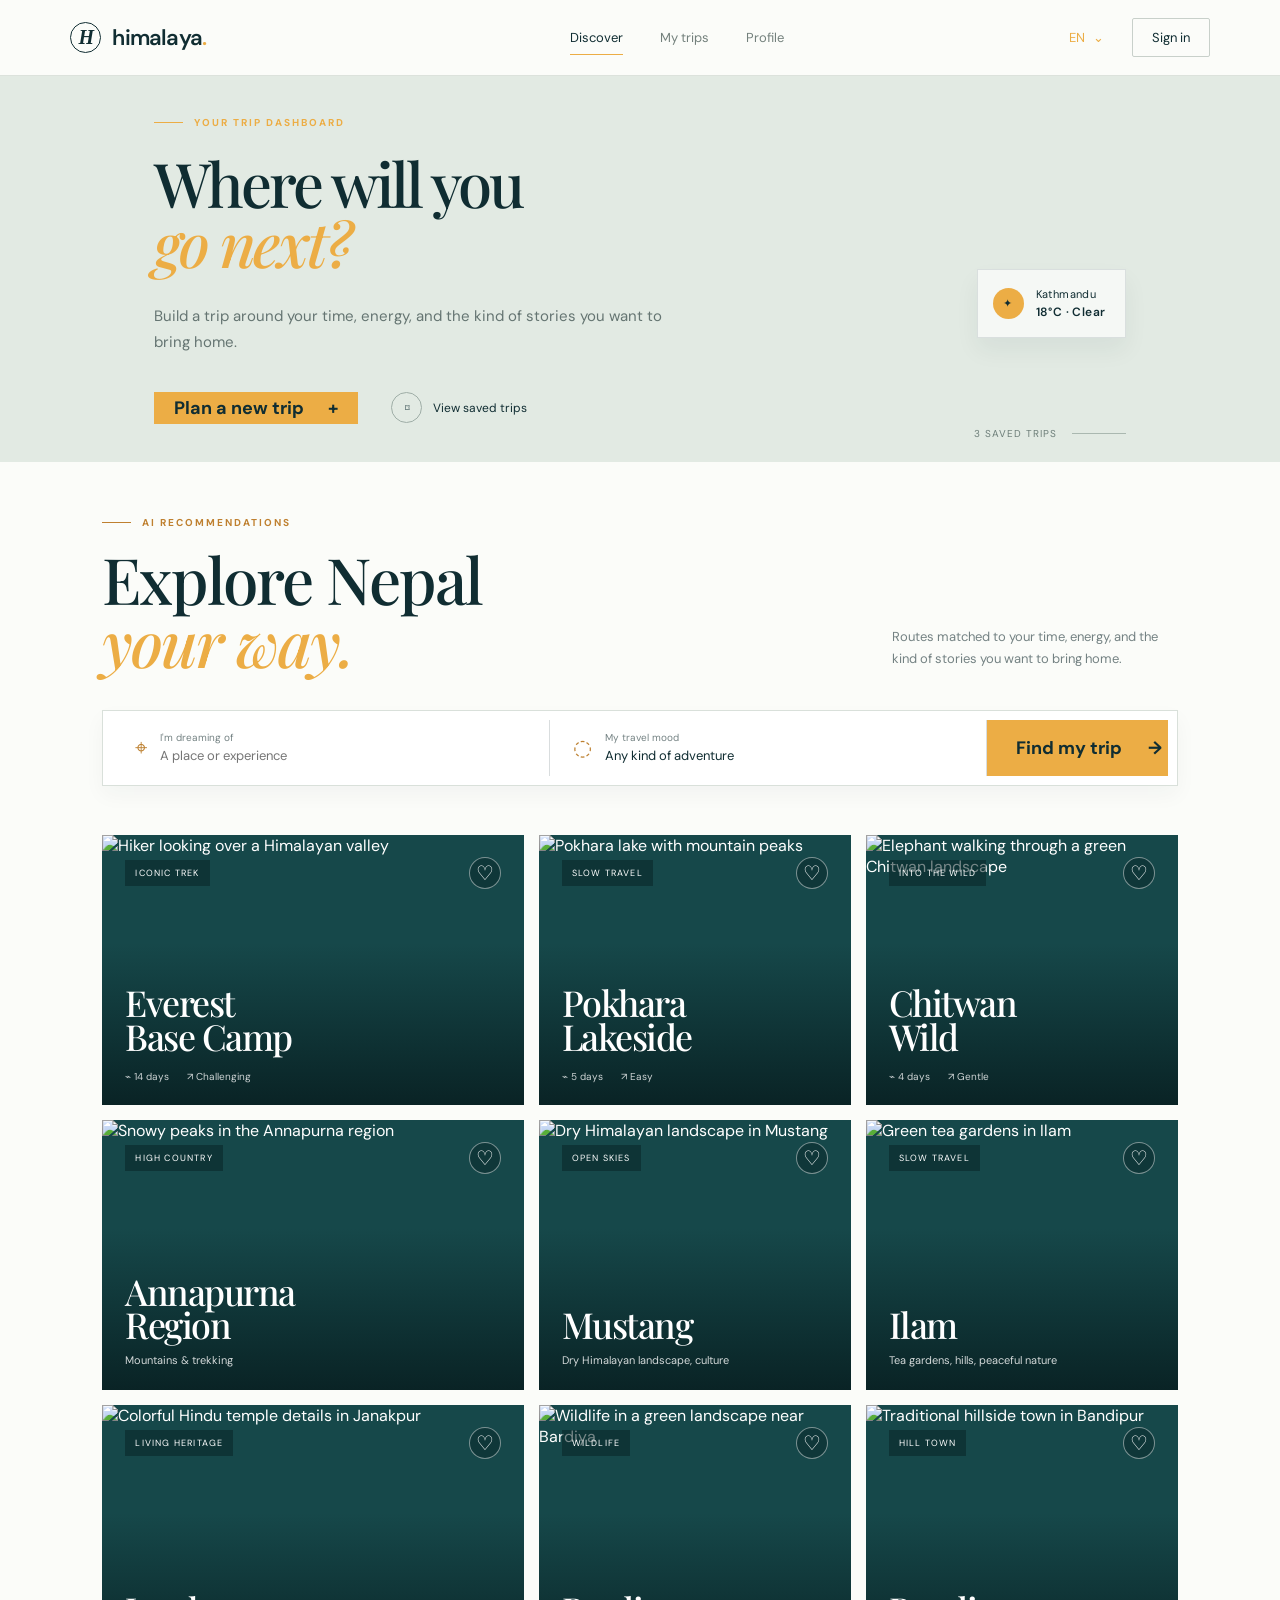
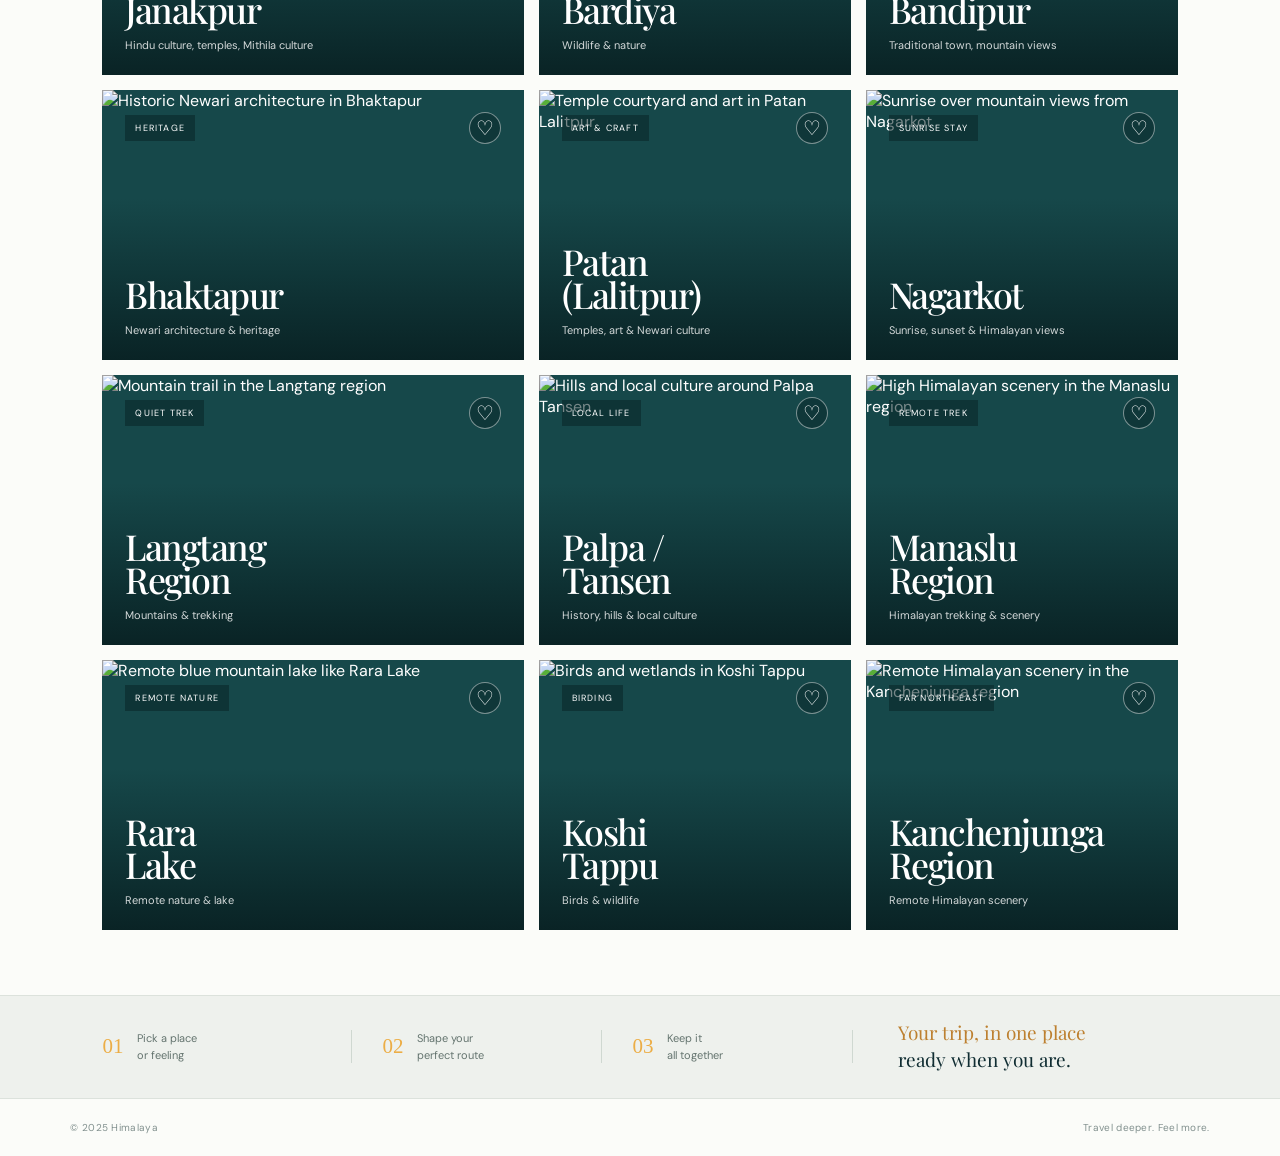
==== nepal-trip-ai/index.html @ 5897e6ba "Expand Nepal destination discovery" ====
<!DOCTYPE html>
<html lang="en">
<head>
  <meta charset="UTF-8" />
  <meta name="viewport" content="width=device-width, initial-scale=1.0" />
  <meta name="description" content="Himalaya is your intelligent guide to unforgettable trips in Nepal." />
  <title>Himalaya | Find your Nepal</title>
  <link rel="preconnect" href="https://fonts.googleapis.com" />
  <link rel="preconnect" href="https://fonts.gstatic.com" crossorigin />
  <link href="https://fonts.googleapis.com/css2?family=DM+Sans:wght@400;500;600;700&family=Noto+Sans+JP:wght@400;500;700&family=Noto+Sans+KR:wght@400;500;700&family=Noto+Sans+SC:wght@400;500;700&family=Playfair+Display:wght@500;600;700&display=swap" rel="stylesheet" />
  <link rel="stylesheet" href="styles.css" />
</head>
<body>
  <header class="site-header">
    <a class="brand" href="#top" aria-label="Himalaya home">
      <span class="brand-mark">H</span>
      <span>himalaya<span class="brand-dot">.</span></span>
    </a>
    <nav class="main-nav" id="main-nav" aria-label="Main navigation" data-i18n-aria="mainNavLabel">
      <a class="active" href="#explore" data-i18n="explore">Explore</a>
      <a href="#how-it-works" data-i18n="howItWorks">How it works</a>
      <a href="#stories" data-i18n="stories">Stories</a>
    </nav>
    <div class="header-actions">
      <div class="language-picker">
        <button class="language-button" id="language-button" type="button" aria-label="Select language" aria-haspopup="true" aria-expanded="false"><span id="current-language">EN</span> <span>⌄</span></button>
        <div class="language-menu" id="language-menu" role="menu">
          <button type="button" role="menuitem" data-language="en">English</button>
          <button type="button" role="menuitem" data-language="ja">日本語</button>
          <button type="button" role="menuitem" data-language="zh">中文</button>
          <button type="button" role="menuitem" data-language="ko">한국어</button>
        </div>
      </div>
      <button class="sign-in" type="button" data-i18n="signIn">Sign in</button>
      <button class="menu-toggle" type="button" aria-label="Open menu" data-i18n-aria="openMenu" aria-expanded="false">☰</button>
    </div>
  </header>

  <main id="top">
    <section class="hero app-dashboard" aria-labelledby="hero-title">
      <div class="hero-content">
        <p class="eyebrow"><span class="eyebrow-line"></span> <span data-i18n="heroEyebrow">Your trip dashboard</span></p>
        <h1 id="hero-title" data-i18n-html="heroTitle">Where will you<br /><em>go next?</em></h1>
        <p class="hero-copy" data-i18n="heroCopy">From quiet mountain villages to wild jungle trails, discover a journey shaped around the way you want to travel.</p>
        <div class="hero-buttons">
          <a class="primary-button" href="#explore"><span data-i18n="startExploring">Plan a new trip</span> <span>+</span></a>
          <button class="play-button" type="button" aria-label="View saved trips" data-i18n-aria="watchStory"><span class="play-icon">⌑</span> <span data-i18n="seeStory">View saved trips</span></button>
        </div>
      </div>
      <div class="hero-note">
        <span class="hero-note-icon">✦</span>
        <span data-i18n-html="heroNote">Kathmandu<br /><strong>18°C · Clear</strong></span>
      </div>
      <div class="scroll-hint"><span data-i18n="scrollToExplore">3 saved trips</span><span class="scroll-line"></span></div>
    </section>

    <section class="explore-section" id="explore" aria-labelledby="explore-title">
      <div class="section-heading">
        <div>
          <p class="eyebrow dark-eyebrow"><span class="eyebrow-line"></span> <span data-i18n="curatedForYou">AI recommendations</span></p>
          <h2 id="explore-title" data-i18n-html="exploreTitle">Explore Nepal<br /><em>your way.</em></h2>
        </div>
        <p class="section-intro" data-i18n="sectionIntro">Routes matched to your time, energy, and the kind of stories you want to bring home.</p>
      </div>

      <form class="trip-search" id="trip-search">
        <label class="search-field destination-field">
          <span class="field-icon">⌖</span>
          <span><small data-i18n="dreamingOf">I'm dreaming of</small><input id="destination-input" type="text" data-i18n-placeholder="destinationPlaceholder" placeholder="A place or experience" autocomplete="off" /></span>
        </label>
        <label class="search-field">
          <span class="field-icon">◌</span>
          <span><small data-i18n="travelMood">My travel mood</small><select id="mood-select"><option value="all" data-i18n="moodAll">Any kind of adventure</option><option value="mountains" data-i18n="moodMountains">Mountain air</option><option value="culture" data-i18n="moodCulture">Culture & calm</option><option value="wild" data-i18n="moodWild">Wild escapes</option></select></span>
        </label>
        <button class="search-button" type="submit"><span data-i18n="findMyTrip">Find my trip</span> <span>→</span></button>
      </form>
      <p class="search-result" id="search-result" aria-live="polite"></p>

      <div class="destination-grid" id="destination-grid">
        <article class="destination-card featured-card" data-name="everest base camp" data-mood="mountains">
          <img src="https://images.unsplash.com/photo-1544735716-392fe2489ffa?auto=format&fit=crop&w=1200&q=85" alt="Hiker looking over a Himalayan valley" />
          <div class="card-overlay"></div>
          <div class="card-content">
            <div class="card-topline"><span class="card-tag" data-i18n="iconicTrek">Iconic trek</span><button class="save-button" type="button" aria-label="Save Everest Base Camp" data-i18n-aria="saveEverest">♡</button></div>
            <h3>Everest<br />Base Camp</h3>
            <div class="card-meta"><span data-i18n="everestDays">⌁ 14 days</span><span data-i18n="challenging">↗ Challenging</span></div>
          </div>
        </article>
        <article class="destination-card" data-name="pokhara lakeside" data-mood="culture">
          <img src="https://images.unsplash.com/photo-1500534623283-312aade485b7?auto=format&fit=crop&w=900&q=85" alt="Pokhara lake with mountain peaks" />
          <div class="card-overlay"></div>
          <div class="card-content">
            <div class="card-topline"><span class="card-tag" data-i18n="slowTravel">Slow travel</span><button class="save-button" type="button" aria-label="Save Pokhara" data-i18n-aria="savePokhara">♡</button></div>
            <h3>Pokhara<br />Lakeside</h3>
            <div class="card-meta"><span data-i18n="pokharaDays">⌁ 5 days</span><span data-i18n="easy">↗ Easy</span></div>
          </div>
        </article>
        <article class="destination-card" data-name="chitwan wild" data-mood="wild">
          <img src="https://images.unsplash.com/photo-1535338454770-8be927b5a00b?auto=format&fit=crop&w=900&q=85" alt="Elephant walking through a green Chitwan landscape" />
          <div class="card-overlay"></div>
          <div class="card-content">
            <div class="card-topline"><span class="card-tag" data-i18n="intoTheWild">Into the wild</span><button class="save-button" type="button" aria-label="Save Chitwan" data-i18n-aria="saveChitwan">♡</button></div>
            <h3>Chitwan<br />Wild</h3>
            <div class="card-meta"><span data-i18n="chitwanDays">⌁ 4 days</span><span data-i18n="gentle">↗ Gentle</span></div>
          </div>
        </article>
        <article class="destination-card" data-name="annapurna region" data-mood="mountains">
          <img src="https://images.unsplash.com/photo-1544735716-392fe2489ffa?auto=format&fit=crop&w=900&q=85" alt="Snowy peaks in the Annapurna region" />
          <div class="card-overlay"></div>
          <div class="card-content">
            <div class="card-topline"><span class="card-tag">High country</span><button class="save-button" type="button" aria-label="Save Annapurna Region">♡</button></div>
            <h3>Annapurna<br />Region</h3>
            <p class="card-description">Mountains &amp; trekking</p>
          </div>
        </article>
        <article class="destination-card" data-name="mustang" data-mood="mountains">
          <img src="https://images.unsplash.com/photo-1464822759023-fed622ff2c3b?auto=format&fit=crop&w=900&q=85" alt="Dry Himalayan landscape in Mustang" />
          <div class="card-overlay"></div>
          <div class="card-content">
            <div class="card-topline"><span class="card-tag">Open skies</span><button class="save-button" type="button" aria-label="Save Mustang">♡</button></div>
            <h3>Mustang</h3>
            <p class="card-description">Dry Himalayan landscape, culture</p>
          </div>
        </article>
        <article class="destination-card" data-name="ilam" data-mood="culture">
          <img src="https://images.unsplash.com/photo-1594631252845-29fc4cc8cde9?auto=format&fit=crop&w=900&q=85" alt="Green tea gardens in Ilam" />
          <div class="card-overlay"></div>
          <div class="card-content">
            <div class="card-topline"><span class="card-tag">Slow travel</span><button class="save-button" type="button" aria-label="Save Ilam">♡</button></div>
            <h3>Ilam</h3>
            <p class="card-description">Tea gardens, hills, peaceful nature</p>
          </div>
        </article>
        <article class="destination-card" data-name="janakpur" data-mood="culture">
          <img src="https://images.unsplash.com/photo-1548013146-72479768bada?auto=format&fit=crop&w=900&q=85" alt="Colorful Hindu temple details in Janakpur" />
          <div class="card-overlay"></div>
          <div class="card-content">
            <div class="card-topline"><span class="card-tag">Living heritage</span><button class="save-button" type="button" aria-label="Save Janakpur">♡</button></div>
            <h3>Janakpur</h3>
            <p class="card-description">Hindu culture, temples, Mithila culture</p>
          </div>
        </article>
        <article class="destination-card" data-name="bardiya" data-mood="wild">
          <img src="https://images.unsplash.com/photo-1535338454770-8be927b5a00b?auto=format&fit=crop&w=900&q=85" alt="Wildlife in a green landscape near Bardiya" />
          <div class="card-overlay"></div>
          <div class="card-content">
            <div class="card-topline"><span class="card-tag">Wildlife</span><button class="save-button" type="button" aria-label="Save Bardiya">♡</button></div>
            <h3>Bardiya</h3>
            <p class="card-description">Wildlife &amp; nature</p>
          </div>
        </article>
        <article class="destination-card" data-name="bandipur" data-mood="culture">
          <img src="https://images.unsplash.com/photo-1516026672322-bc52d61a55d5?auto=format&fit=crop&w=900&q=85" alt="Traditional hillside town in Bandipur" />
          <div class="card-overlay"></div>
          <div class="card-content">
            <div class="card-topline"><span class="card-tag">Hill town</span><button class="save-button" type="button" aria-label="Save Bandipur">♡</button></div>
            <h3>Bandipur</h3>
            <p class="card-description">Traditional town, mountain views</p>
          </div>
        </article>
        <article class="destination-card" data-name="bhaktapur" data-mood="culture">
          <img src="https://images.unsplash.com/photo-1548013146-72479768bada?auto=format&fit=crop&w=900&q=85" alt="Historic Newari architecture in Bhaktapur" />
          <div class="card-overlay"></div>
          <div class="card-content">
            <div class="card-topline"><span class="card-tag">Heritage</span><button class="save-button" type="button" aria-label="Save Bhaktapur">♡</button></div>
            <h3>Bhaktapur</h3>
            <p class="card-description">Newari architecture &amp; heritage</p>
          </div>
        </article>
        <article class="destination-card" data-name="patan lalitpur" data-mood="culture">
          <img src="https://images.unsplash.com/photo-1564507592333-c60657eea523?auto=format&fit=crop&w=900&q=85" alt="Temple courtyard and art in Patan Lalitpur" />
          <div class="card-overlay"></div>
          <div class="card-content">
            <div class="card-topline"><span class="card-tag">Art &amp; craft</span><button class="save-button" type="button" aria-label="Save Patan Lalitpur">♡</button></div>
            <h3>Patan<br />(Lalitpur)</h3>
            <p class="card-description">Temples, art &amp; Newari culture</p>
          </div>
        </article>
        <article class="destination-card" data-name="nagarkot" data-mood="mountains">
          <img src="https://images.unsplash.com/photo-1500534623283-312aade485b7?auto=format&fit=crop&w=900&q=85" alt="Sunrise over mountain views from Nagarkot" />
          <div class="card-overlay"></div>
          <div class="card-content">
            <div class="card-topline"><span class="card-tag">Sunrise stay</span><button class="save-button" type="button" aria-label="Save Nagarkot">♡</button></div>
            <h3>Nagarkot</h3>
            <p class="card-description">Sunrise, sunset &amp; Himalayan views</p>
          </div>
        </article>
        <article class="destination-card" data-name="langtang region" data-mood="mountains">
          <img src="https://images.unsplash.com/photo-1519681393784-d120267933ba?auto=format&fit=crop&w=900&q=85" alt="Mountain trail in the Langtang region" />
          <div class="card-overlay"></div>
          <div class="card-content">
            <div class="card-topline"><span class="card-tag">Quiet trek</span><button class="save-button" type="button" aria-label="Save Langtang Region">♡</button></div>
            <h3>Langtang<br />Region</h3>
            <p class="card-description">Mountains &amp; trekking</p>
          </div>
        </article>
        <article class="destination-card" data-name="palpa tansen" data-mood="culture">
          <img src="https://images.unsplash.com/photo-1530789253388-582c481c54b0?auto=format&fit=crop&w=900&q=85" alt="Hills and local culture around Palpa Tansen" />
          <div class="card-overlay"></div>
          <div class="card-content">
            <div class="card-topline"><span class="card-tag">Local life</span><button class="save-button" type="button" aria-label="Save Palpa Tansen">♡</button></div>
            <h3>Palpa /<br />Tansen</h3>
            <p class="card-description">History, hills &amp; local culture</p>
          </div>
        </article>
        <article class="destination-card" data-name="manaslu region" data-mood="mountains">
          <img src="https://images.unsplash.com/photo-1464278533981-50106e6176b1?auto=format&fit=crop&w=900&q=85" alt="High Himalayan scenery in the Manaslu region" />
          <div class="card-overlay"></div>
          <div class="card-content">
            <div class="card-topline"><span class="card-tag">Remote trek</span><button class="save-button" type="button" aria-label="Save Manaslu Region">♡</button></div>
            <h3>Manaslu<br />Region</h3>
            <p class="card-description">Himalayan trekking &amp; scenery</p>
          </div>
        </article>
        <article class="destination-card" data-name="rara lake" data-mood="wild">
          <img src="https://images.unsplash.com/photo-1501785888041-af3ef285b470?auto=format&fit=crop&w=900&q=85" alt="Remote blue mountain lake like Rara Lake" />
          <div class="card-overlay"></div>
          <div class="card-content">
            <div class="card-topline"><span class="card-tag">Remote nature</span><button class="save-button" type="button" aria-label="Save Rara Lake">♡</button></div>
            <h3>Rara<br />Lake</h3>
            <p class="card-description">Remote nature &amp; lake</p>
          </div>
        </article>
        <article class="destination-card" data-name="koshi tappu" data-mood="wild">
          <img src="https://images.unsplash.com/photo-1473445361085-b9a07f55608b?auto=format&fit=crop&w=900&q=85" alt="Birds and wetlands in Koshi Tappu" />
          <div class="card-overlay"></div>
          <div class="card-content">
            <div class="card-topline"><span class="card-tag">Birding</span><button class="save-button" type="button" aria-label="Save Koshi Tappu">♡</button></div>
            <h3>Koshi<br />Tappu</h3>
            <p class="card-description">Birds &amp; wildlife</p>
          </div>
        </article>
        <article class="destination-card" data-name="kanchenjunga region" data-mood="mountains">
          <img src="https://images.unsplash.com/photo-1486911278844-a81c5267e227?auto=format&fit=crop&w=900&q=85" alt="Remote Himalayan scenery in the Kanchenjunga region" />
          <div class="card-overlay"></div>
          <div class="card-content">
            <div class="card-topline"><span class="card-tag">Far north east</span><button class="save-button" type="button" aria-label="Save Kanchenjunga Region">♡</button></div>
            <h3>Kanchenjunga<br />Region</h3>
            <p class="card-description">Remote Himalayan scenery</p>
          </div>
        </article>
      </div>
      <div class="empty-state" id="empty-state" hidden data-i18n="emptyState">No journeys found yet. Try “mountain”, “Pokhara”, or choose another mood.</div>
    </section>

    <section class="trust-strip" id="how-it-works">
      <div><strong>01</strong><span data-i18n-html="stepOne">Pick a place<br />or feeling</span></div>
      <div><strong>02</strong><span data-i18n-html="stepTwo">Shape your<br />perfect route</span></div>
      <div><strong>03</strong><span data-i18n-html="stepThree">Keep it<br />all together</span></div>
      <p data-i18n-html="trustMessage">Your trip, in one place<br /><span>ready when you are.</span></p>
    </section>
  </main>
  <footer id="stories"><span>© 2025 Himalaya</span><span data-i18n="footerTagline">Travel deeper. Feel more.</span></footer>
  <script src="app.js"></script>
</body>
</html>
---- nepal-trip-ai/styles.css ----
@import url('https://fonts.googleapis.com/css2?family=DM+Sans:wght@400;500;600;700&family=Playfair+Display:wght@500;600;700&display=swap');

:root { --ink: #102d32; --forest: #16484a; --cream: #f5f1e8; --paper: #fbfaf6; --saffron: #ecad45; --muted: #748283; --line: rgba(16, 45, 50, .16); }
* { box-sizing: border-box; }
html { scroll-behavior: smooth; }
body { margin: 0; color: var(--ink); background: var(--paper); font-family: 'DM Sans', sans-serif; }
a { color: inherit; text-decoration: none; }
button, input, select { font: inherit; }
button { border: 0; cursor: pointer; }
.site-header { position: absolute; z-index: 5; top: 0; left: 0; width: 100%; display: flex; align-items: center; justify-content: space-between; padding: 26px 5.5vw; color: white; }
.brand { display: flex; align-items: center; gap: 11px; font-size: 22px; font-weight: 600; letter-spacing: -.8px; }
.brand-mark { display: grid; width: 31px; height: 31px; place-items: center; border: 1px solid rgba(255,255,255,.75); border-radius: 50%; font-family: Georgia, serif; font-size: 20px; font-style: italic; }
.brand-dot { color: var(--saffron); }
.main-nav { display: flex; gap: 37px; margin-left: 11%; font-size: 13px; color: rgba(255,255,255,.72); }
.main-nav a { padding: 8px 0; border-bottom: 1px solid transparent; transition: color .2s, border-color .2s; }
.main-nav a:hover, .main-nav a.active { color: white; border-color: var(--saffron); }
.header-actions { display: flex; align-items: center; gap: 22px; font-size: 13px; }
.language-picker { position: relative; }
.language-button, .sign-in { color: white; background: transparent; }
.language-button span { color: var(--saffron); padding-left: 5px; }
.language-menu { position: absolute; top: calc(100% + 12px); right: 0; display: none; min-width: 132px; padding: 7px; border: 1px solid rgba(255,255,255,.18); background: var(--ink); box-shadow: 0 12px 24px rgba(0,0,0,.18); }
.language-menu.open { display: grid; }
.language-menu button { padding: 9px 10px; color: rgba(255,255,255,.78); background: transparent; text-align: left; font-size: 12px; }
.language-menu button:hover, .language-menu button.active { color: var(--ink); background: var(--saffron); }
.sign-in { border: 1px solid rgba(255,255,255,.5); padding: 10px 19px; border-radius: 2px; transition: background .2s; }
.sign-in:hover { background: rgba(255,255,255,.14); }
.menu-toggle { display: none; color: white; background: transparent; font-size: 22px; }
.hero { position: relative; min-height: 700px; height: 88vh; max-height: 820px; display: flex; align-items: center; padding: 125px 12vw 75px; color: white; overflow: hidden; background: linear-gradient(90deg, rgba(6, 29, 30, .86) 0%, rgba(11, 41, 42, .58) 40%, rgba(11, 37, 39, .2) 100%), url('https://images.unsplash.com/photo-1544735716-392fe2489ffa?auto=format&fit=crop&w=2200&q=90') center 58% / cover; }
.hero::after { position: absolute; content: ''; inset: 0; background: linear-gradient(0deg, rgba(6, 27, 28, .35), transparent 35%); pointer-events: none; }
.hero-content { position: relative; z-index: 1; max-width: 610px; animation: arrive .8s ease-out both; }
.eyebrow { display: flex; align-items: center; gap: 11px; margin: 0 0 24px; color: var(--saffron); text-transform: uppercase; font-size: 10px; font-weight: 700; letter-spacing: 2px; }
.eyebrow-line { display: inline-block; width: 29px; height: 1px; background: currentColor; }
.hero h1 { margin: 0; font-family: 'Playfair Display', Georgia, serif; font-size: clamp(4rem, 7vw, 7rem); font-weight: 500; line-height: .98; letter-spacing: -4px; }
.hero h1 em, h2 em { color: var(--saffron); font-weight: 500; }
.hero-copy { max-width: 395px; margin: 31px 0 36px; color: rgba(255,255,255,.78); font-size: 15px; line-height: 1.7; }
.hero-buttons { display: flex; align-items: center; gap: 27px; }
.primary-button { display: inline-flex; align-items: center; gap: 24px; padding: 16px 20px; color: var(--ink); background: var(--saffron); font-size: 12px; font-weight: 700; transition: transform .2s, background .2s; }
.primary-button:hover { background: #f5c269; transform: translateY(-2px); }
.primary-button span { font-size: 18px; line-height: 0; }
.play-button { display: flex; align-items: center; gap: 11px; color: white; background: none; font-size: 12px; }
.play-icon { display: grid; width: 31px; height: 31px; place-items: center; padding-left: 2px; border: 1px solid rgba(255,255,255,.65); border-radius: 50%; font-size: 9px; }
.hero-note { position: absolute; z-index: 1; right: 6vw; top: 42%; display: flex; align-items: center; gap: 12px; color: rgba(255,255,255,.82); font-size: 11px; line-height: 1.5; letter-spacing: .4px; }
.hero-note-icon { display: grid; width: 31px; height: 31px; place-items: center; color: var(--saffron); border: 1px solid rgba(236,173,69,.7); border-radius: 50%; }
.scroll-hint { position: absolute; z-index: 1; bottom: 35px; left: 5.5vw; display: flex; align-items: center; gap: 15px; color: rgba(255,255,255,.65); font-size: 10px; letter-spacing: 1px; text-transform: uppercase; }
.scroll-line { width: 54px; height: 1px; background: rgba(255,255,255,.6); }
.explore-section { max-width: 1300px; margin: 0 auto; padding: 105px 5vw 110px; }
.section-heading { display: flex; align-items: end; justify-content: space-between; margin-bottom: 43px; }
.dark-eyebrow { color: #bf8030; margin-bottom: 19px; }
h2 { margin: 0; font-family: 'Playfair Display', Georgia, serif; font-size: clamp(2.8rem, 5vw, 4.4rem); font-weight: 500; line-height: .98; letter-spacing: -2px; }
.section-intro { max-width: 286px; margin: 0 8% 4px 20px; color: var(--muted); font-size: 13px; line-height: 1.7; }
.trip-search { display: grid; grid-template-columns: 1.25fr 1.25fr auto; align-items: center; margin-bottom: 20px; padding: 9px; border: 1px solid var(--line); background: white; box-shadow: 0 12px 30px rgba(16,45,50,.05); }
.search-field { display: flex; align-items: center; gap: 13px; min-height: 56px; padding: 4px 23px; border-right: 1px solid var(--line); }
.field-icon { color: #bd8030; font-size: 22px; }
.search-field span:last-child { display: flex; flex: 1; flex-direction: column; gap: 3px; }
.search-field small { color: var(--muted); font-size: 10px; }
.search-field input, .search-field select { width: 100%; padding: 0; color: var(--ink); background: transparent; border: 0; outline: 0; font-size: 13px; }
.search-field select { appearance: none; cursor: pointer; }
.search-button { align-self: stretch; min-width: 158px; color: var(--ink); background: var(--saffron); font-size: 12px; font-weight: 700; }
.search-button span { margin-left: 23px; font-size: 18px; vertical-align: -1px; }
.search-result { min-height: 19px; margin: 0 0 16px; color: #bd8030; font-size: 12px; }
.destination-grid { display: grid; grid-template-columns: 1.45fr 1fr 1fr; gap: 15px; }
.destination-card { position: relative; height: 365px; overflow: hidden; color: white; background: var(--forest); }
.destination-card img { width: 100%; height: 100%; object-fit: cover; transition: transform .6s ease; }
.destination-card:hover img { transform: scale(1.04); }
.card-overlay { position: absolute; inset: 0; background: linear-gradient(0deg, rgba(7, 28, 30, .84), transparent 60%); }
.card-content { position: absolute; inset: 0; display: flex; flex-direction: column; justify-content: space-between; padding: 22px 23px; }
.card-topline { display: flex; align-items: center; justify-content: space-between; }
.card-tag { padding: 7px 10px; color: white; background: rgba(8, 37, 39, .55); font-size: 9px; text-transform: uppercase; letter-spacing: 1.2px; }
.save-button { width: 32px; height: 32px; color: white; background: rgba(8,37,39,.45); border: 1px solid rgba(255,255,255,.45); border-radius: 50%; font-size: 20px; line-height: 1; transition: color .2s, background .2s; }
.save-button.saved { color: var(--ink); background: var(--saffron); }
.card-content h3 { margin: auto 0 16px; font-family: 'Playfair Display', Georgia, serif; font-size: clamp(2rem, 3.4vw, 3.2rem); font-weight: 500; line-height: .94; letter-spacing: -1.5px; }
.card-meta { display: flex; gap: 18px; color: rgba(255,255,255,.8); font-size: 10px; }
.empty-state { padding: 44px; color: var(--muted); text-align: center; border: 1px dashed var(--line); }
.trust-strip { display: grid; grid-template-columns: repeat(3, 1fr) 1.3fr; align-items: center; gap: 0; padding: 35px 10vw; color: white; background: var(--forest); }
.trust-strip div { display: flex; align-items: center; gap: 14px; border-right: 1px solid rgba(255,255,255,.2); }
.trust-strip div + div { padding-left: 30px; }
.trust-strip strong { color: var(--saffron); font-family: Georgia, serif; font-size: 21px; font-weight: 400; }
.trust-strip span { color: rgba(255,255,255,.78); font-size: 11px; line-height: 1.5; }
.trust-strip p { margin: 0 0 0 45px; color: var(--saffron); font-family: 'Playfair Display', Georgia, serif; font-size: 19px; line-height: 1.25; }
.trust-strip p span { color: white; font-family: 'Playfair Display', Georgia, serif; font-size: 19px; }
footer { display: flex; justify-content: space-between; padding: 22px 5.5vw; color: #81908e; font-size: 10px; letter-spacing: .3px; }
@keyframes arrive { from { opacity: 0; transform: translateY(18px); } to { opacity: 1; transform: translateY(0); } }
@media (max-width: 760px) { .site-header { padding: 19px 6vw; } .main-nav { position: absolute; top: 70px; right: 6vw; display: none; flex-direction: column; gap: 4px; width: 170px; padding: 13px 18px; background: var(--ink); } .main-nav.open { display: flex; } .header-actions { gap: 12px; } .language-button { display: block; } .sign-in { display: none; } .menu-toggle { display: block; } .language-menu { right: -38px; } .hero { min-height: 660px; height: 88vh; padding: 120px 8vw 70px; background-position: 61% center; } .hero h1 { font-size: clamp(3.5rem, 17vw, 5.2rem); letter-spacing: -2px; } .hero-note { top: auto; bottom: 86px; right: 8vw; } .scroll-hint { left: 8vw; bottom: 35px; } .section-heading { display: block; } .section-intro { margin: 24px 0 0; } .explore-section { padding: 72px 6vw 75px; } .trip-search { grid-template-columns: 1fr; gap: 4px; padding: 8px; } .search-field { border-right: 0; border-bottom: 1px solid var(--line); } .search-button { min-height: 53px; } .destination-grid { grid-template-columns: 1fr; } .destination-card, .featured-card { height: 350px; } .trust-strip { grid-template-columns: 1fr 1fr; gap: 25px 10px; padding: 35px 8vw; } .trust-strip div { border: 0; } .trust-strip div + div { padding-left: 0; } .trust-strip p { grid-column: span 2; margin: 10px 0 0; } footer { gap: 20px; padding: 22px 6vw; } }

/* Traveler workspace styling */
body { background: #eef1ed; }
.site-header { position: relative; min-height: 76px; padding: 0 5.5vw; color: var(--ink); background: #fbfcf9; border-bottom: 1px solid #dce2dc; }
.brand-mark { border-color: var(--ink); }
.main-nav { margin-left: 8%; color: #73807c; }
.main-nav a:hover, .main-nav a.active { color: var(--ink); border-color: var(--saffron); }
.language-button, .sign-in { color: var(--ink); }
.sign-in { border-color: #c8d0ca; }
.sign-in:hover { background: #edf1eb; }
.hero.app-dashboard { min-height: 0; height: auto; max-height: none; padding: 40px 12vw 38px; color: var(--ink); background: #e2eae3; overflow: visible; }
.hero.app-dashboard::after { display: none; }
.app-dashboard .hero-content { max-width: 680px; }
.app-dashboard .hero-copy { max-width: 510px; color: #657572; }
.app-dashboard h1 { font-size: clamp(2.8rem, 4.8vw, 4.4rem); letter-spacing: -3px; }
.app-dashboard .hero-note { top: 50%; right: 12vw; padding: 16px 20px 16px 15px; color: var(--ink); background: rgba(255,255,255,.65); border: 1px solid rgba(16,45,50,.12); box-shadow: 0 12px 25px rgba(16,45,50,.06); }
.app-dashboard .hero-note-icon { background: var(--saffron); color: var(--ink); border: 0; }
.app-dashboard .hero-note strong { font-size: 12px; font-weight: 600; }
.app-dashboard .scroll-hint { bottom: 22px; left: auto; right: 12vw; color: #6c7d78; }
.app-dashboard .scroll-line { background: #aab8b0; }
.app-dashboard .play-button { color: var(--ink); }
.app-dashboard .play-icon { border-color: #9eada6; }
.explore-section { max-width: none; padding: 54px 8vw 65px; background: #fbfcf9; }
.section-heading { max-width: 1300px; margin: 0 auto 36px; }
.section-intro { margin-right: 0; }
.trip-search { max-width: 1300px; margin: 0 auto 17px; border-color: #d9e0da; box-shadow: 0 9px 20px rgba(16,45,50,.04); }
.search-result { max-width: 1300px; margin: 0 auto 13px; }
.destination-grid { max-width: 1300px; margin: 0 auto; grid-template-columns: 1.35fr 1fr 1fr; }
.destination-card { height: 270px; }
.card-content h3 { font-size: clamp(1.8rem, 2.8vw, 2.7rem); }
.card-description { margin: -5px 0 0; max-width: 190px; color: rgba(255,255,255,.82); font-size: 11px; line-height: 1.35; }
.trust-strip { grid-template-columns: repeat(3, 1fr) 1.3fr; padding: 25px 8vw; background: #eef1ed; border-top: 1px solid #dce2dc; border-bottom: 1px solid #dce2dc; }
.trust-strip div { color: var(--ink); border-color: #cfd8d1; }
.trust-strip span { color: #64746f; }
.trust-strip p { color: #bd8030; }
.trust-strip p span { color: var(--ink); }
footer { background: #fbfcf9; }

@media (max-width: 760px) {
	.site-header { min-height: 68px; }
	.hero.app-dashboard { padding: 38px 8vw 52px; }
	.app-dashboard h1 { font-size: clamp(2.8rem, 13vw, 4rem); }
	.app-dashboard .hero-note { top: auto; bottom: 22px; right: 8vw; }
	.app-dashboard .scroll-hint { left: 8vw; right: auto; bottom: 23px; }
	.explore-section { padding: 54px 6vw 65px; }
	.destination-card, .featured-card { height: 310px; }
	.trust-strip { padding: 28px 8vw; }
}
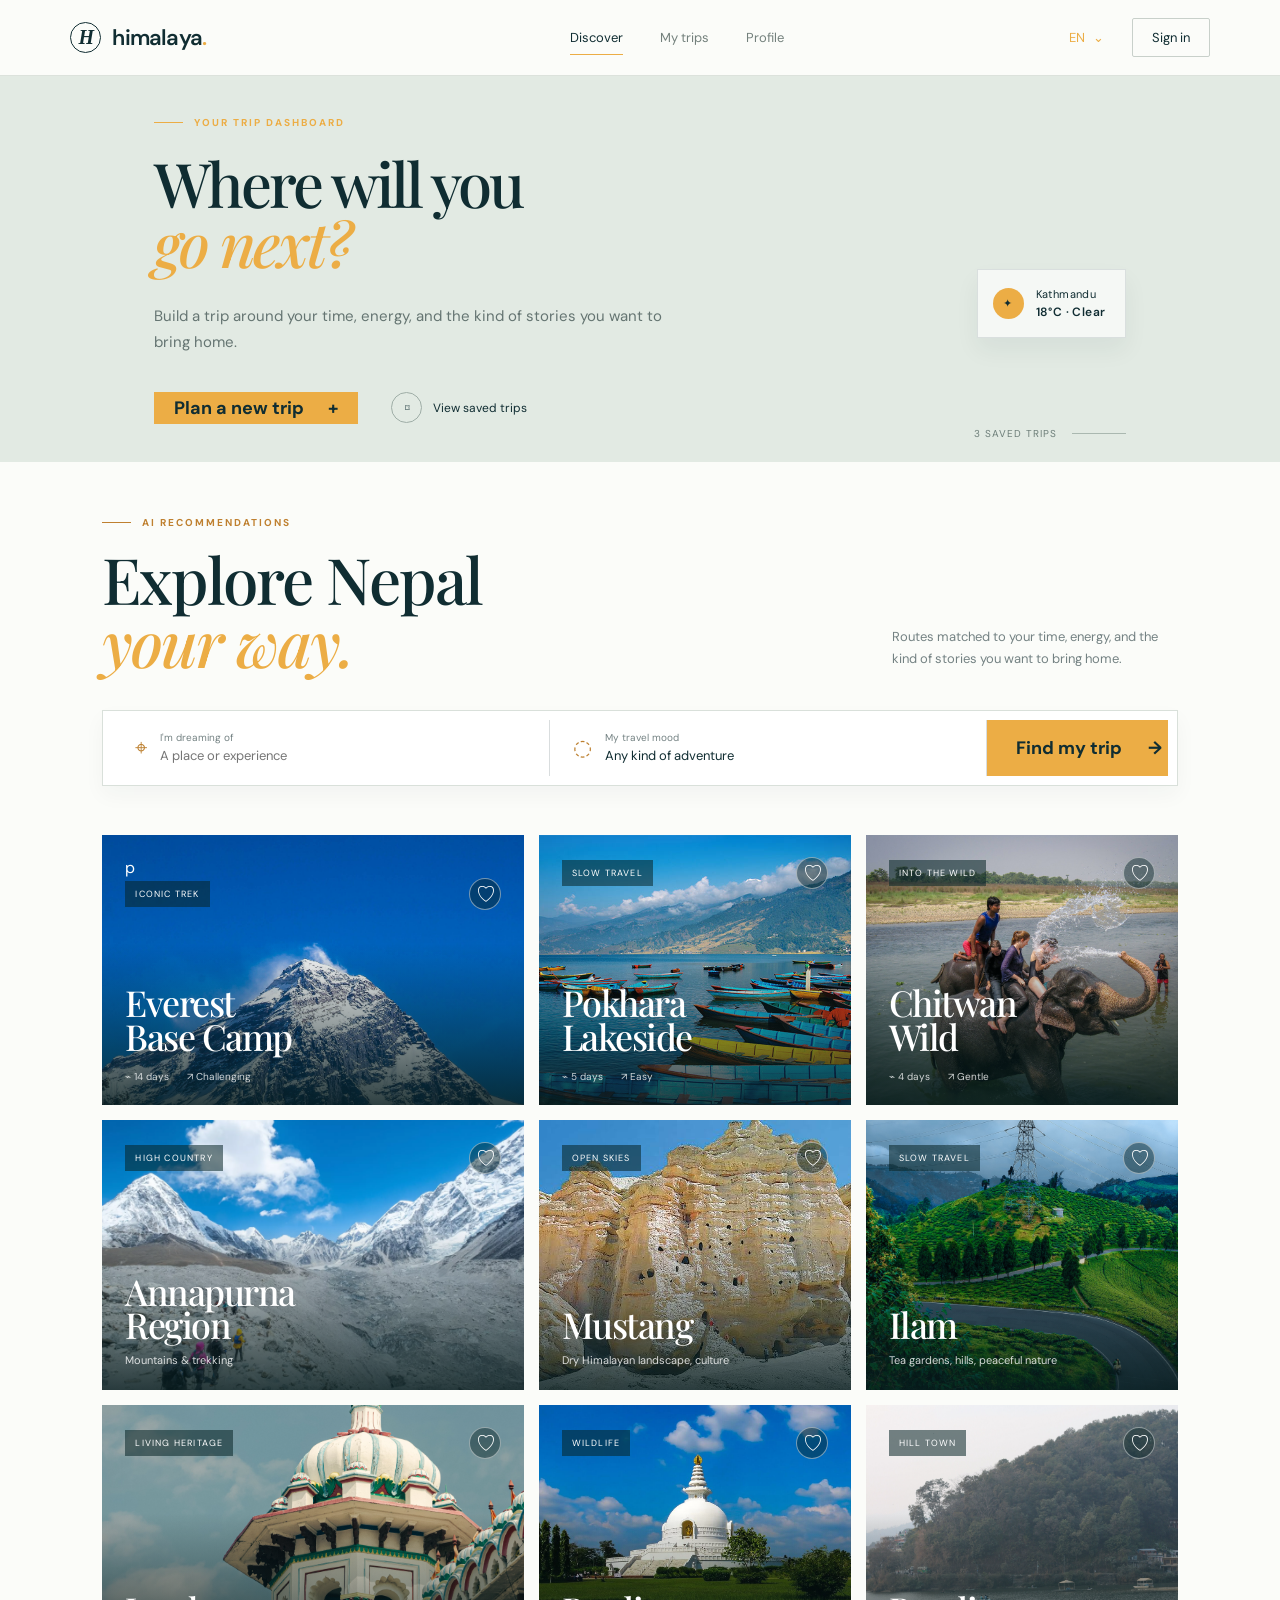
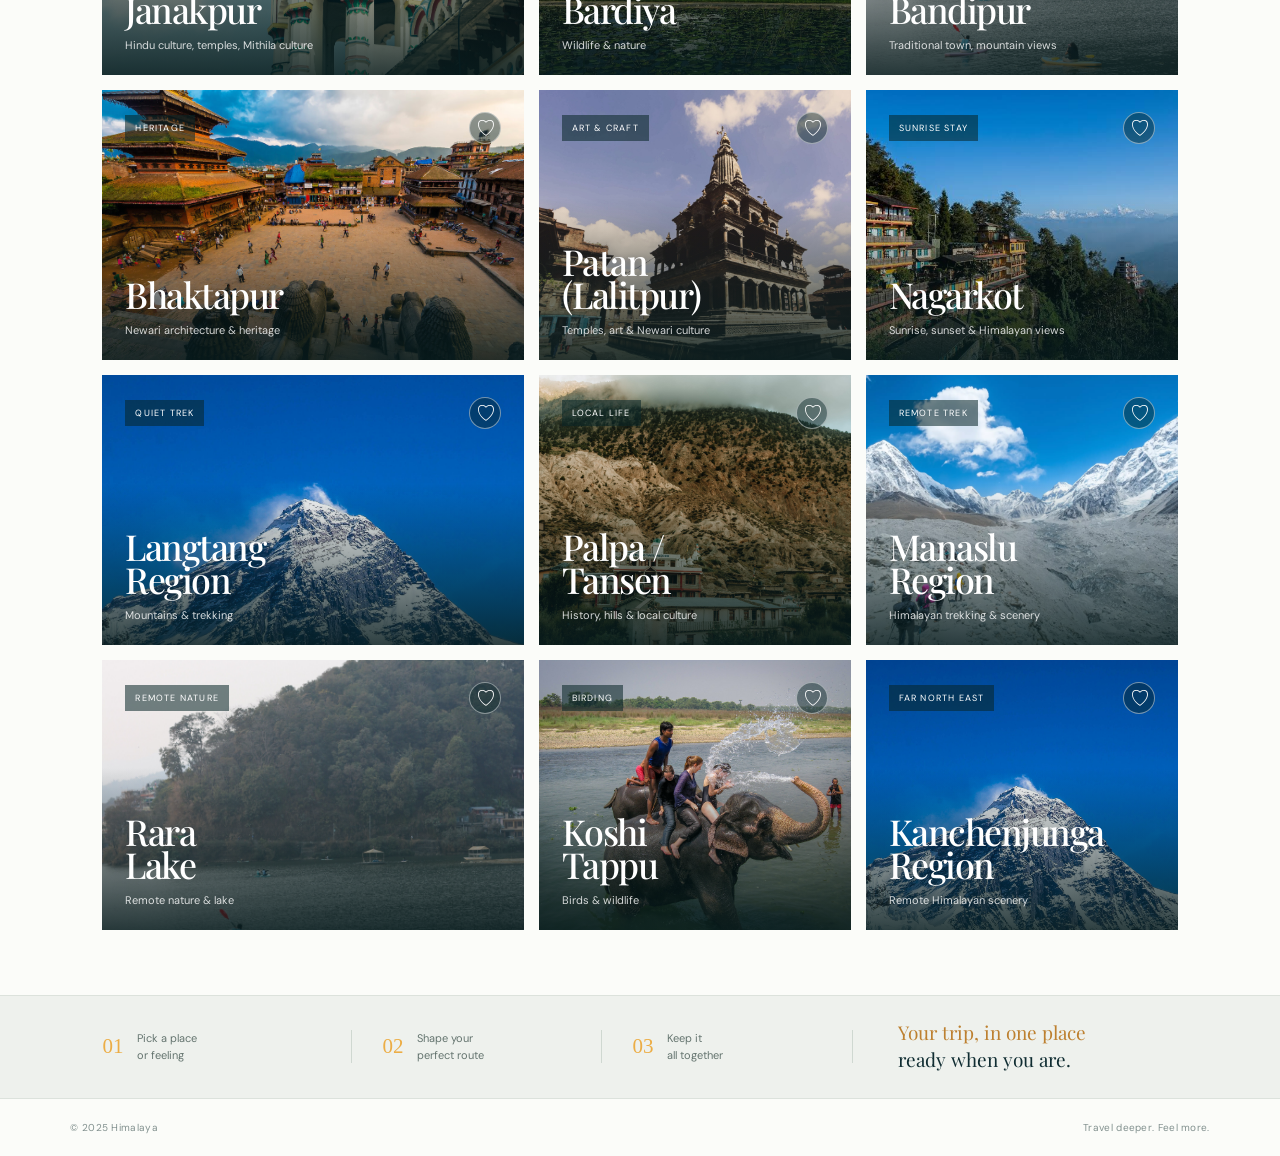
==== commit 5f17d184: "updated" ====
--- a/nepal-trip-ai/index.html
+++ b/nepal-trip-ai/index.html
@@ -1,5 +1,5 @@
 <!DOCTYPE html>
-<html lang="en">
+<html lang="ja">
 <head>
   <meta charset="UTF-8" />
   <meta name="viewport" content="width=device-width, initial-scale=1.0" />
@@ -31,7 +31,7 @@
           <button type="button" role="menuitem" data-language="ko">한국어</button>
         </div>
       </div>
-      <button class="sign-in" type="button" data-i18n="signIn">Sign in</button>
+      <a class="sign-in" href="signin.html" data-i18n="signIn">Sign in</a>
       <button class="menu-toggle" type="button" aria-label="Open menu" data-i18n-aria="openMenu" aria-expanded="false">☰</button>
     </div>
   </header>
@@ -78,16 +78,16 @@
 
       <div class="destination-grid" id="destination-grid">
         <article class="destination-card featured-card" data-name="everest base camp" data-mood="mountains">
-          <img src="https://images.unsplash.com/photo-1544735716-392fe2489ffa?auto=format&fit=crop&w=1200&q=85" alt="Hiker looking over a Himalayan valley" />
-          <div class="card-overlay"></div>
-          <div class="card-content">
+          <img src="app/images/Everest.jpg" alt="Hiker looking over a Himalayan valley" />
+          <div class="card-overlay"></div>
+          <div class="card-content">p
             <div class="card-topline"><span class="card-tag" data-i18n="iconicTrek">Iconic trek</span><button class="save-button" type="button" aria-label="Save Everest Base Camp" data-i18n-aria="saveEverest">♡</button></div>
             <h3>Everest<br />Base Camp</h3>
             <div class="card-meta"><span data-i18n="everestDays">⌁ 14 days</span><span data-i18n="challenging">↗ Challenging</span></div>
           </div>
         </article>
         <article class="destination-card" data-name="pokhara lakeside" data-mood="culture">
-          <img src="https://images.unsplash.com/photo-1500534623283-312aade485b7?auto=format&fit=crop&w=900&q=85" alt="Pokhara lake with mountain peaks" />
+          <img src="app/images/pokhara_image.jpg" alt="Pokhara lake with mountain peaks" />
           <div class="card-overlay"></div>
           <div class="card-content">
             <div class="card-topline"><span class="card-tag" data-i18n="slowTravel">Slow travel</span><button class="save-button" type="button" aria-label="Save Pokhara" data-i18n-aria="savePokhara">♡</button></div>
@@ -96,7 +96,7 @@
           </div>
         </article>
         <article class="destination-card" data-name="chitwan wild" data-mood="wild">
-          <img src="https://images.unsplash.com/photo-1535338454770-8be927b5a00b?auto=format&fit=crop&w=900&q=85" alt="Elephant walking through a green Chitwan landscape" />
+          <img src="app/images/chitwan_image.jpg" alt="Elephant walking through a green Chitwan landscape" />
           <div class="card-overlay"></div>
           <div class="card-content">
             <div class="card-topline"><span class="card-tag" data-i18n="intoTheWild">Into the wild</span><button class="save-button" type="button" aria-label="Save Chitwan" data-i18n-aria="saveChitwan">♡</button></div>
@@ -105,7 +105,7 @@
           </div>
         </article>
         <article class="destination-card" data-name="annapurna region" data-mood="mountains">
-          <img src="https://images.unsplash.com/photo-1544735716-392fe2489ffa?auto=format&fit=crop&w=900&q=85" alt="Snowy peaks in the Annapurna region" />
+          <img src="app/images/everest_camp_image.webp" alt="Snowy peaks in the Annapurna region" />
           <div class="card-overlay"></div>
           <div class="card-content">
             <div class="card-topline"><span class="card-tag">High country</span><button class="save-button" type="button" aria-label="Save Annapurna Region">♡</button></div>
@@ -114,7 +114,7 @@
           </div>
         </article>
         <article class="destination-card" data-name="mustang" data-mood="mountains">
-          <img src="https://images.unsplash.com/photo-1464822759023-fed622ff2c3b?auto=format&fit=crop&w=900&q=85" alt="Dry Himalayan landscape in Mustang" />
+          <img src="app/images/mustang_image.jpeg" alt="Dry Himalayan landscape in Mustang" />
           <div class="card-overlay"></div>
           <div class="card-content">
             <div class="card-topline"><span class="card-tag">Open skies</span><button class="save-button" type="button" aria-label="Save Mustang">♡</button></div>
@@ -123,7 +123,7 @@
           </div>
         </article>
         <article class="destination-card" data-name="ilam" data-mood="culture">
-          <img src="https://images.unsplash.com/photo-1594631252845-29fc4cc8cde9?auto=format&fit=crop&w=900&q=85" alt="Green tea gardens in Ilam" />
+          <img src="app/images/ilam.jpg" alt="Green tea gardens in Ilam" />
           <div class="card-overlay"></div>
           <div class="card-content">
             <div class="card-topline"><span class="card-tag">Slow travel</span><button class="save-button" type="button" aria-label="Save Ilam">♡</button></div>
@@ -132,7 +132,7 @@
           </div>
         </article>
         <article class="destination-card" data-name="janakpur" data-mood="culture">
-          <img src="https://images.unsplash.com/photo-1548013146-72479768bada?auto=format&fit=crop&w=900&q=85" alt="Colorful Hindu temple details in Janakpur" />
+          <img src="app/images/janakpur.jpg" alt="Colorful Hindu temple details in Janakpur" />
           <div class="card-overlay"></div>
           <div class="card-content">
             <div class="card-topline"><span class="card-tag">Living heritage</span><button class="save-button" type="button" aria-label="Save Janakpur">♡</button></div>
@@ -141,7 +141,7 @@
           </div>
         </article>
         <article class="destination-card" data-name="bardiya" data-mood="wild">
-          <img src="https://images.unsplash.com/photo-1535338454770-8be927b5a00b?auto=format&fit=crop&w=900&q=85" alt="Wildlife in a green landscape near Bardiya" />
+          <img src="app/images/lumbini_image.jpg" alt="Wildlife in a green landscape near Bardiya" />
           <div class="card-overlay"></div>
           <div class="card-content">
             <div class="card-topline"><span class="card-tag">Wildlife</span><button class="save-button" type="button" aria-label="Save Bardiya">♡</button></div>
@@ -150,7 +150,7 @@
           </div>
         </article>
         <article class="destination-card" data-name="bandipur" data-mood="culture">
-          <img src="https://images.unsplash.com/photo-1516026672322-bc52d61a55d5?auto=format&fit=crop&w=900&q=85" alt="Traditional hillside town in Bandipur" />
+          <img src="app/images/pokhara.jpg" alt="Traditional hillside town in Bandipur" />
           <div class="card-overlay"></div>
           <div class="card-content">
             <div class="card-topline"><span class="card-tag">Hill town</span><button class="save-button" type="button" aria-label="Save Bandipur">♡</button></div>
@@ -159,7 +159,7 @@
           </div>
         </article>
         <article class="destination-card" data-name="bhaktapur" data-mood="culture">
-          <img src="https://images.unsplash.com/photo-1548013146-72479768bada?auto=format&fit=crop&w=900&q=85" alt="Historic Newari architecture in Bhaktapur" />
+          <img src="app/images/bhaktapur_image.jpg" alt="Historic Newari architecture in Bhaktapur" />
           <div class="card-overlay"></div>
           <div class="card-content">
             <div class="card-topline"><span class="card-tag">Heritage</span><button class="save-button" type="button" aria-label="Save Bhaktapur">♡</button></div>
@@ -168,7 +168,7 @@
           </div>
         </article>
         <article class="destination-card" data-name="patan lalitpur" data-mood="culture">
-          <img src="https://images.unsplash.com/photo-1564507592333-c60657eea523?auto=format&fit=crop&w=900&q=85" alt="Temple courtyard and art in Patan Lalitpur" />
+          <img src="app/images/patan.jpg" alt="Temple courtyard and art in Patan Lalitpur" />
           <div class="card-overlay"></div>
           <div class="card-content">
             <div class="card-topline"><span class="card-tag">Art &amp; craft</span><button class="save-button" type="button" aria-label="Save Patan Lalitpur">♡</button></div>
@@ -177,7 +177,7 @@
           </div>
         </article>
         <article class="destination-card" data-name="nagarkot" data-mood="mountains">
-          <img src="https://images.unsplash.com/photo-1500534623283-312aade485b7?auto=format&fit=crop&w=900&q=85" alt="Sunrise over mountain views from Nagarkot" />
+          <img src="app/images/nagarkot_image.jpeg" alt="Sunrise over mountain views from Nagarkot" />
           <div class="card-overlay"></div>
           <div class="card-content">
             <div class="card-topline"><span class="card-tag">Sunrise stay</span><button class="save-button" type="button" aria-label="Save Nagarkot">♡</button></div>
@@ -186,7 +186,7 @@
           </div>
         </article>
         <article class="destination-card" data-name="langtang region" data-mood="mountains">
-          <img src="https://images.unsplash.com/photo-1519681393784-d120267933ba?auto=format&fit=crop&w=900&q=85" alt="Mountain trail in the Langtang region" />
+          <img src="app/images/Everest.jpg" alt="Mountain trail in the Langtang region" />
           <div class="card-overlay"></div>
           <div class="card-content">
             <div class="card-topline"><span class="card-tag">Quiet trek</span><button class="save-button" type="button" aria-label="Save Langtang Region">♡</button></div>
@@ -195,7 +195,7 @@
           </div>
         </article>
         <article class="destination-card" data-name="palpa tansen" data-mood="culture">
-          <img src="https://images.unsplash.com/photo-1530789253388-582c481c54b0?auto=format&fit=crop&w=900&q=85" alt="Hills and local culture around Palpa Tansen" />
+          <img src="app/images/palpa.jpg" alt="Hills and local culture around Palpa Tansen" />
           <div class="card-overlay"></div>
           <div class="card-content">
             <div class="card-topline"><span class="card-tag">Local life</span><button class="save-button" type="button" aria-label="Save Palpa Tansen">♡</button></div>
@@ -204,7 +204,7 @@
           </div>
         </article>
         <article class="destination-card" data-name="manaslu region" data-mood="mountains">
-          <img src="https://images.unsplash.com/photo-1464278533981-50106e6176b1?auto=format&fit=crop&w=900&q=85" alt="High Himalayan scenery in the Manaslu region" />
+          <img src="app/images/everest_camp_image.webp" alt="High Himalayan scenery in the Manaslu region" />
           <div class="card-overlay"></div>
           <div class="card-content">
             <div class="card-topline"><span class="card-tag">Remote trek</span><button class="save-button" type="button" aria-label="Save Manaslu Region">♡</button></div>
@@ -213,7 +213,7 @@
           </div>
         </article>
         <article class="destination-card" data-name="rara lake" data-mood="wild">
-          <img src="https://images.unsplash.com/photo-1501785888041-af3ef285b470?auto=format&fit=crop&w=900&q=85" alt="Remote blue mountain lake like Rara Lake" />
+          <img src="app/images/pokhara.jpg" alt="Remote blue mountain lake like Rara Lake" />
           <div class="card-overlay"></div>
           <div class="card-content">
             <div class="card-topline"><span class="card-tag">Remote nature</span><button class="save-button" type="button" aria-label="Save Rara Lake">♡</button></div>
@@ -222,7 +222,7 @@
           </div>
         </article>
         <article class="destination-card" data-name="koshi tappu" data-mood="wild">
-          <img src="https://images.unsplash.com/photo-1473445361085-b9a07f55608b?auto=format&fit=crop&w=900&q=85" alt="Birds and wetlands in Koshi Tappu" />
+          <img src="app/images/chitwan_image.jpg" alt="Birds and wetlands in Koshi Tappu" />
           <div class="card-overlay"></div>
           <div class="card-content">
             <div class="card-topline"><span class="card-tag">Birding</span><button class="save-button" type="button" aria-label="Save Koshi Tappu">♡</button></div>
@@ -231,7 +231,7 @@
           </div>
         </article>
         <article class="destination-card" data-name="kanchenjunga region" data-mood="mountains">
-          <img src="https://images.unsplash.com/photo-1486911278844-a81c5267e227?auto=format&fit=crop&w=900&q=85" alt="Remote Himalayan scenery in the Kanchenjunga region" />
+          <img src="app/images/Everest.jpg" alt="Remote Himalayan scenery in the Kanchenjunga region" />
           <div class="card-overlay"></div>
           <div class="card-content">
             <div class="card-topline"><span class="card-tag">Far north east</span><button class="save-button" type="button" aria-label="Save Kanchenjunga Region">♡</button></div>
--- a/nepal-trip-ai/styles.css
+++ b/nepal-trip-ai/styles.css
@@ -129,3 +129,40 @@
 	.destination-card, .featured-card { height: 310px; }
 	.trust-strip { padding: 28px 8vw; }
 }
+
+/* Sign-in screen */
+.auth-page { min-height: 100vh; background: #eef1ed; }
+.auth-layout { display: grid; grid-template-columns: minmax(0, 1.05fr) minmax(420px, .95fr); min-height: 100vh; }
+.auth-visual { position: relative; display: flex; flex-direction: column; justify-content: space-between; min-height: 700px; padding: 32px 6vw 38px; color: white; background: linear-gradient(90deg, rgba(6, 29, 30, .85), rgba(11, 41, 42, .24)), url('https://images.unsplash.com/photo-1544735716-392fe2489ffa?auto=format&fit=crop&w=1600&q=90') center / cover; }
+.auth-brand { align-self: flex-start; }
+.auth-visual-copy { max-width: 430px; margin-top: auto; }
+.auth-visual-copy h1 { margin: 0; font-family: 'Playfair Display', Georgia, serif; font-size: clamp(3.2rem, 5vw, 5.5rem); font-weight: 500; line-height: .97; letter-spacing: -3px; }
+.auth-visual-copy h1 em { color: var(--saffron); font-weight: 500; }
+.auth-visual-copy p:last-child { max-width: 340px; margin: 25px 0 0; color: rgba(255,255,255,.76); font-size: 14px; line-height: 1.7; }
+.auth-location { color: rgba(255,255,255,.7); font-size: 11px; letter-spacing: 1px; text-transform: uppercase; }
+.auth-panel { position: relative; display: flex; flex-direction: column; min-height: 100vh; padding: 36px 8vw 28px; background: #fbfcf9; }
+.auth-back { align-self: flex-start; color: #687a75; font-size: 12px; }
+.auth-back:hover { color: var(--ink); }
+.auth-form-wrap { width: min(100%, 390px); margin: auto; }
+.auth-kicker { margin: 0 0 14px; color: #bd8030; font-size: 10px; font-weight: 700; letter-spacing: 2px; text-transform: uppercase; }
+.auth-form-wrap h2 { font-size: clamp(2.7rem, 4vw, 4.1rem); }
+.auth-intro { margin: 20px 0 31px; color: var(--muted); font-size: 13px; line-height: 1.6; }
+.auth-form { display: grid; gap: 9px; }
+.auth-form label { color: var(--ink); font-size: 11px; font-weight: 700; }
+.auth-form input[type='text'], .auth-form input[type='email'], .auth-form input[type='password'], .auth-form select { width: 100%; height: 49px; padding: 0 14px; color: var(--ink); background: white; border: 1px solid #d3dcd5; border-radius: 2px; outline: 0; font-size: 13px; transition: border-color .2s, box-shadow .2s; }
+.auth-form input[type='text']:focus, .auth-form input[type='email']:focus, .auth-form input[type='password']:focus, .auth-form select:focus { border-color: var(--saffron); box-shadow: 0 0 0 3px rgba(236,173,69,.14); }
+.auth-form select { appearance: none; cursor: pointer; }
+.password-label-row { display: flex; align-items: center; justify-content: space-between; margin-top: 9px; }
+.password-label-row a, .auth-switch a { color: #a56a27; font-weight: 600; }
+.password-label-row a:hover, .auth-switch a:hover { text-decoration: underline; }
+.remember-option { display: flex; align-items: center; gap: 7px; margin: 10px 0 9px; color: #687a75 !important; font-weight: 400 !important; }
+.remember-option input { width: 14px; height: 14px; accent-color: var(--forest); }
+.auth-submit { display: flex; align-items: center; justify-content: space-between; min-height: 52px; padding: 0 18px; color: var(--ink); background: var(--saffron); font-size: 12px; font-weight: 700; transition: background .2s, transform .2s; }
+.auth-submit:hover { background: #f5c269; transform: translateY(-1px); }
+.auth-submit span { font-size: 19px; }
+.auth-status { min-height: 18px; margin: 2px 0 0; color: #5f756c; font-size: 11px; line-height: 1.4; }
+.auth-switch { margin: 28px 0 0; color: #74827e; font-size: 12px; }
+.auth-footer { margin: 0; color: #8a9691; font-size: 10px; }
+.signup-form-wrap { margin-top: 45px; margin-bottom: 45px; }
+.auth-visual-signup { background-image: linear-gradient(90deg, rgba(6, 29, 30, .82), rgba(11, 41, 42, .2)), url('https://images.unsplash.com/photo-1464822759023-fed622ff2c3b?auto=format&fit=crop&w=1600&q=90'); }
+@media (max-width: 760px) { .auth-layout { display: block; } .auth-visual { min-height: 330px; padding: 24px 8vw 28px; } .auth-visual-copy { margin-top: 45px; } .auth-visual-copy h1 { font-size: clamp(2.8rem, 13vw, 4rem); } .auth-visual-copy p:last-child { margin-top: 15px; font-size: 12px; } .auth-panel { min-height: 590px; padding: 27px 8vw 25px; } .auth-form-wrap { margin: 55px auto 60px; } }
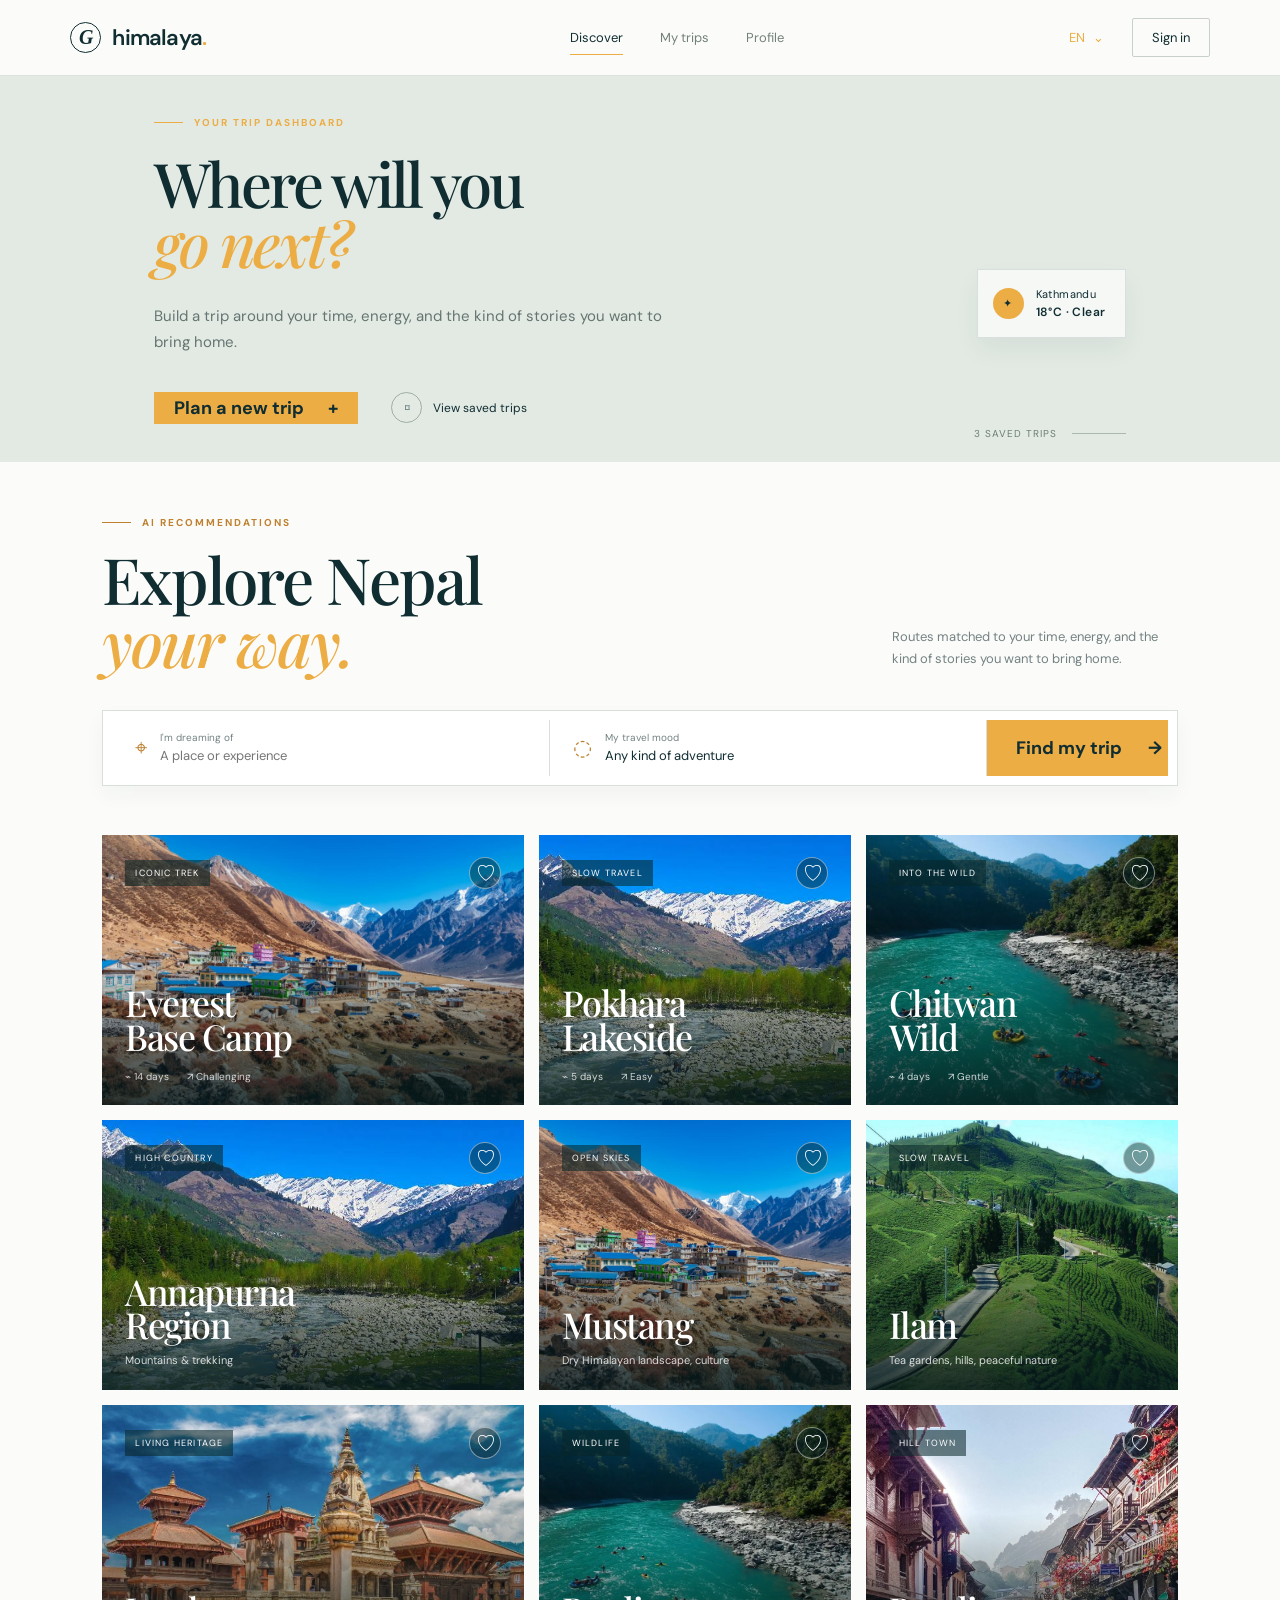
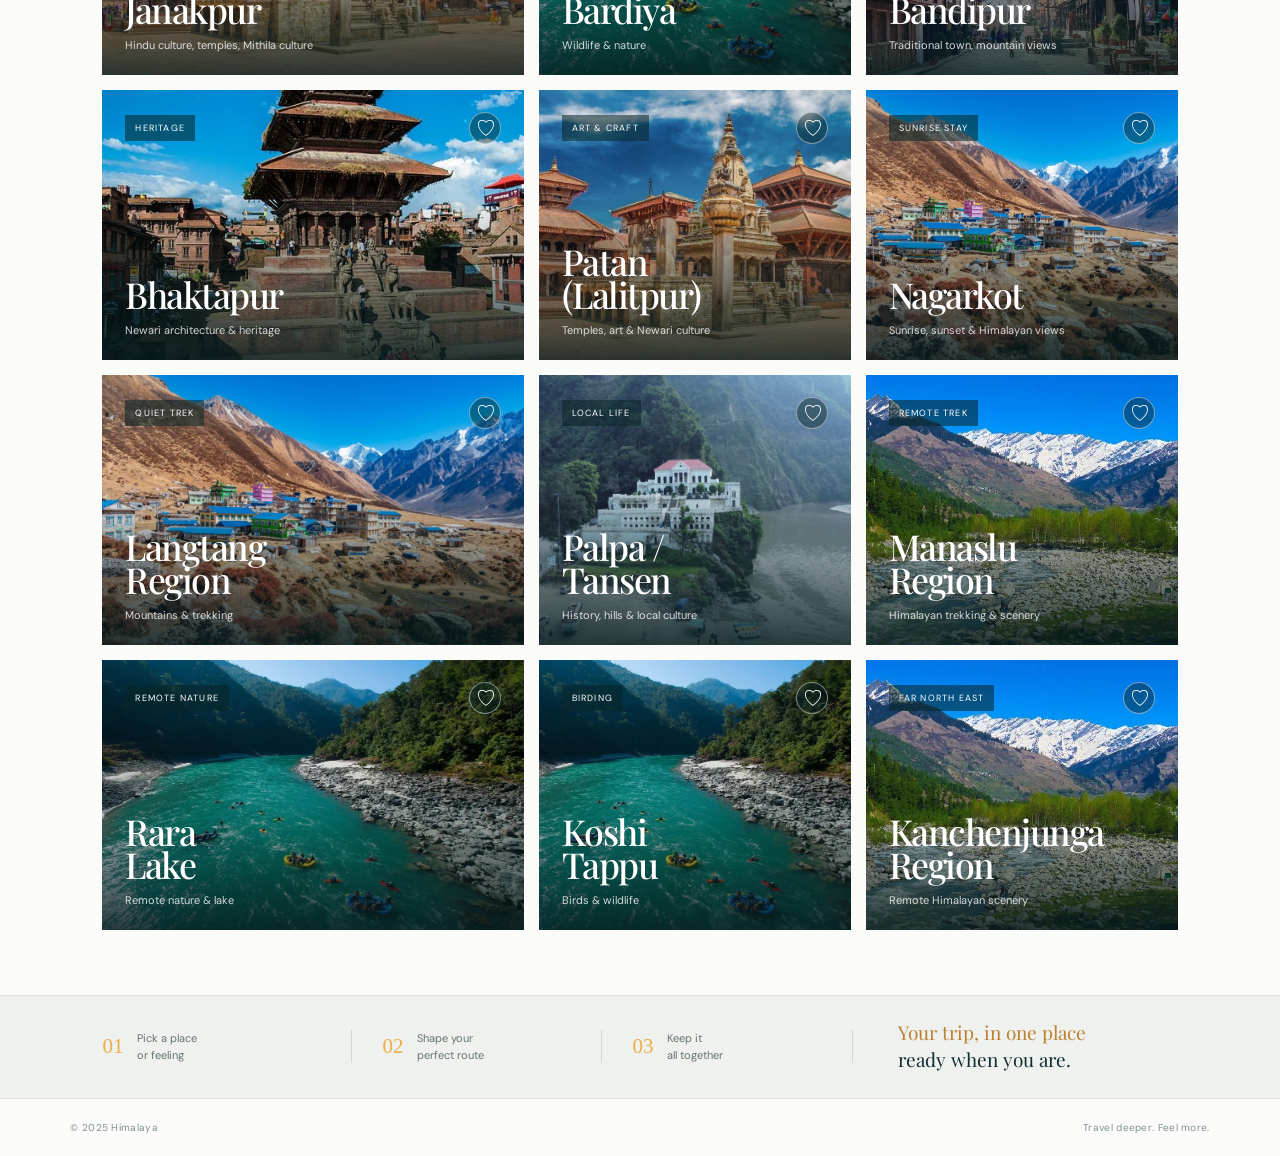
==== commit f484e5c2: "updated all the files" ====
--- a/nepal-trip-ai/index.html
+++ b/nepal-trip-ai/index.html
@@ -13,7 +13,7 @@
 <body>
   <header class="site-header">
     <a class="brand" href="#top" aria-label="Himalaya home">
-      <span class="brand-mark">H</span>
+      <span class="brand-mark">G</span>
       <span>himalaya<span class="brand-dot">.</span></span>
     </a>
     <nav class="main-nav" id="main-nav" aria-label="Main navigation" data-i18n-aria="mainNavLabel">
@@ -78,16 +78,16 @@
 
       <div class="destination-grid" id="destination-grid">
         <article class="destination-card featured-card" data-name="everest base camp" data-mood="mountains">
-          <img src="app/images/Everest.jpg" alt="Hiker looking over a Himalayan valley" />
-          <div class="card-overlay"></div>
-          <div class="card-content">p
+          <img src="images/langtang4.jpg" alt="Hiker looking over a Himalayan valley" />
+          <div class="card-overlay"></div>
+          <div class="card-content">
             <div class="card-topline"><span class="card-tag" data-i18n="iconicTrek">Iconic trek</span><button class="save-button" type="button" aria-label="Save Everest Base Camp" data-i18n-aria="saveEverest">♡</button></div>
             <h3>Everest<br />Base Camp</h3>
             <div class="card-meta"><span data-i18n="everestDays">⌁ 14 days</span><span data-i18n="challenging">↗ Challenging</span></div>
           </div>
         </article>
         <article class="destination-card" data-name="pokhara lakeside" data-mood="culture">
-          <img src="app/images/pokhara_image.jpg" alt="Pokhara lake with mountain peaks" />
+          <img src="images/manaslu.jpg" alt="Pokhara lake with mountain peaks" />
           <div class="card-overlay"></div>
           <div class="card-content">
             <div class="card-topline"><span class="card-tag" data-i18n="slowTravel">Slow travel</span><button class="save-button" type="button" aria-label="Save Pokhara" data-i18n-aria="savePokhara">♡</button></div>
@@ -96,7 +96,7 @@
           </div>
         </article>
         <article class="destination-card" data-name="chitwan wild" data-mood="wild">
-          <img src="app/images/chitwan_image.jpg" alt="Elephant walking through a green Chitwan landscape" />
+          <img src="images/sun-koshi-river-rafting-nepal.webp" alt="Elephant walking through a green Chitwan landscape" />
           <div class="card-overlay"></div>
           <div class="card-content">
             <div class="card-topline"><span class="card-tag" data-i18n="intoTheWild">Into the wild</span><button class="save-button" type="button" aria-label="Save Chitwan" data-i18n-aria="saveChitwan">♡</button></div>
@@ -105,7 +105,7 @@
           </div>
         </article>
         <article class="destination-card" data-name="annapurna region" data-mood="mountains">
-          <img src="app/images/everest_camp_image.webp" alt="Snowy peaks in the Annapurna region" />
+          <img src="images/manaslu.jpg" alt="Snowy peaks in the Annapurna region" />
           <div class="card-overlay"></div>
           <div class="card-content">
             <div class="card-topline"><span class="card-tag">High country</span><button class="save-button" type="button" aria-label="Save Annapurna Region">♡</button></div>
@@ -114,7 +114,7 @@
           </div>
         </article>
         <article class="destination-card" data-name="mustang" data-mood="mountains">
-          <img src="app/images/mustang_image.jpeg" alt="Dry Himalayan landscape in Mustang" />
+          <img src="images/langtang4.jpg" alt="Dry Himalayan landscape in Mustang" />
           <div class="card-overlay"></div>
           <div class="card-content">
             <div class="card-topline"><span class="card-tag">Open skies</span><button class="save-button" type="button" aria-label="Save Mustang">♡</button></div>
@@ -123,7 +123,7 @@
           </div>
         </article>
         <article class="destination-card" data-name="ilam" data-mood="culture">
-          <img src="app/images/ilam.jpg" alt="Green tea gardens in Ilam" />
+          <img src="images/ilam.jpg" alt="Green tea gardens in Ilam" />
           <div class="card-overlay"></div>
           <div class="card-content">
             <div class="card-topline"><span class="card-tag">Slow travel</span><button class="save-button" type="button" aria-label="Save Ilam">♡</button></div>
@@ -132,7 +132,7 @@
           </div>
         </article>
         <article class="destination-card" data-name="janakpur" data-mood="culture">
-          <img src="app/images/janakpur.jpg" alt="Colorful Hindu temple details in Janakpur" />
+          <img src="images/patan.jpg" alt="Colorful Hindu temple details in Janakpur" />
           <div class="card-overlay"></div>
           <div class="card-content">
             <div class="card-topline"><span class="card-tag">Living heritage</span><button class="save-button" type="button" aria-label="Save Janakpur">♡</button></div>
@@ -141,7 +141,7 @@
           </div>
         </article>
         <article class="destination-card" data-name="bardiya" data-mood="wild">
-          <img src="app/images/lumbini_image.jpg" alt="Wildlife in a green landscape near Bardiya" />
+          <img src="images/sun-koshi-river-rafting-nepal.webp" alt="Wildlife in a green landscape near Bardiya" />
           <div class="card-overlay"></div>
           <div class="card-content">
             <div class="card-topline"><span class="card-tag">Wildlife</span><button class="save-button" type="button" aria-label="Save Bardiya">♡</button></div>
@@ -150,7 +150,7 @@
           </div>
         </article>
         <article class="destination-card" data-name="bandipur" data-mood="culture">
-          <img src="app/images/pokhara.jpg" alt="Traditional hillside town in Bandipur" />
+          <img src="images/bandipur.jpg" alt="Traditional hillside town in Bandipur" />
           <div class="card-overlay"></div>
           <div class="card-content">
             <div class="card-topline"><span class="card-tag">Hill town</span><button class="save-button" type="button" aria-label="Save Bandipur">♡</button></div>
@@ -159,7 +159,7 @@
           </div>
         </article>
         <article class="destination-card" data-name="bhaktapur" data-mood="culture">
-          <img src="app/images/bhaktapur_image.jpg" alt="Historic Newari architecture in Bhaktapur" />
+          <img src="images/bhaktapur.jpg" alt="Historic Newari architecture in Bhaktapur" />
           <div class="card-overlay"></div>
           <div class="card-content">
             <div class="card-topline"><span class="card-tag">Heritage</span><button class="save-button" type="button" aria-label="Save Bhaktapur">♡</button></div>
@@ -168,7 +168,7 @@
           </div>
         </article>
         <article class="destination-card" data-name="patan lalitpur" data-mood="culture">
-          <img src="app/images/patan.jpg" alt="Temple courtyard and art in Patan Lalitpur" />
+          <img src="images/patan.jpg" alt="Temple courtyard and art in Patan Lalitpur" />
           <div class="card-overlay"></div>
           <div class="card-content">
             <div class="card-topline"><span class="card-tag">Art &amp; craft</span><button class="save-button" type="button" aria-label="Save Patan Lalitpur">♡</button></div>
@@ -177,7 +177,7 @@
           </div>
         </article>
         <article class="destination-card" data-name="nagarkot" data-mood="mountains">
-          <img src="app/images/nagarkot_image.jpeg" alt="Sunrise over mountain views from Nagarkot" />
+          <img src="images/langtang4.jpg" alt="Sunrise over mountain views from Nagarkot" />
           <div class="card-overlay"></div>
           <div class="card-content">
             <div class="card-topline"><span class="card-tag">Sunrise stay</span><button class="save-button" type="button" aria-label="Save Nagarkot">♡</button></div>
@@ -186,7 +186,7 @@
           </div>
         </article>
         <article class="destination-card" data-name="langtang region" data-mood="mountains">
-          <img src="app/images/Everest.jpg" alt="Mountain trail in the Langtang region" />
+          <img src="images/langtang4.jpg" alt="Mountain trail in the Langtang region" />
           <div class="card-overlay"></div>
           <div class="card-content">
             <div class="card-topline"><span class="card-tag">Quiet trek</span><button class="save-button" type="button" aria-label="Save Langtang Region">♡</button></div>
@@ -195,7 +195,7 @@
           </div>
         </article>
         <article class="destination-card" data-name="palpa tansen" data-mood="culture">
-          <img src="app/images/palpa.jpg" alt="Hills and local culture around Palpa Tansen" />
+          <img src="images/palpa.jpg" alt="Hills and local culture around Palpa Tansen" />
           <div class="card-overlay"></div>
           <div class="card-content">
             <div class="card-topline"><span class="card-tag">Local life</span><button class="save-button" type="button" aria-label="Save Palpa Tansen">♡</button></div>
@@ -204,7 +204,7 @@
           </div>
         </article>
         <article class="destination-card" data-name="manaslu region" data-mood="mountains">
-          <img src="app/images/everest_camp_image.webp" alt="High Himalayan scenery in the Manaslu region" />
+          <img src="images/manaslu.jpg" alt="High Himalayan scenery in the Manaslu region" />
           <div class="card-overlay"></div>
           <div class="card-content">
             <div class="card-topline"><span class="card-tag">Remote trek</span><button class="save-button" type="button" aria-label="Save Manaslu Region">♡</button></div>
@@ -213,7 +213,7 @@
           </div>
         </article>
         <article class="destination-card" data-name="rara lake" data-mood="wild">
-          <img src="app/images/pokhara.jpg" alt="Remote blue mountain lake like Rara Lake" />
+          <img src="images/sun-koshi-river-rafting-nepal.webp" alt="Remote blue mountain lake like Rara Lake" />
           <div class="card-overlay"></div>
           <div class="card-content">
             <div class="card-topline"><span class="card-tag">Remote nature</span><button class="save-button" type="button" aria-label="Save Rara Lake">♡</button></div>
@@ -222,7 +222,7 @@
           </div>
         </article>
         <article class="destination-card" data-name="koshi tappu" data-mood="wild">
-          <img src="app/images/chitwan_image.jpg" alt="Birds and wetlands in Koshi Tappu" />
+          <img src="images/sun-koshi-river-rafting-nepal.webp" alt="Birds and wetlands in Koshi Tappu" />
           <div class="card-overlay"></div>
           <div class="card-content">
             <div class="card-topline"><span class="card-tag">Birding</span><button class="save-button" type="button" aria-label="Save Koshi Tappu">♡</button></div>
@@ -231,7 +231,7 @@
           </div>
         </article>
         <article class="destination-card" data-name="kanchenjunga region" data-mood="mountains">
-          <img src="app/images/Everest.jpg" alt="Remote Himalayan scenery in the Kanchenjunga region" />
+          <img src="images/manaslu.jpg" alt="Remote Himalayan scenery in the Kanchenjunga region" />
           <div class="card-overlay"></div>
           <div class="card-content">
             <div class="card-topline"><span class="card-tag">Far north east</span><button class="save-button" type="button" aria-label="Save Kanchenjunga Region">♡</button></div>
--- a/nepal-trip-ai/styles.css
+++ b/nepal-trip-ai/styles.css
@@ -25,7 +25,7 @@
 .sign-in { border: 1px solid rgba(255,255,255,.5); padding: 10px 19px; border-radius: 2px; transition: background .2s; }
 .sign-in:hover { background: rgba(255,255,255,.14); }
 .menu-toggle { display: none; color: white; background: transparent; font-size: 22px; }
-.hero { position: relative; min-height: 700px; height: 88vh; max-height: 820px; display: flex; align-items: center; padding: 125px 12vw 75px; color: white; overflow: hidden; background: linear-gradient(90deg, rgba(6, 29, 30, .86) 0%, rgba(11, 41, 42, .58) 40%, rgba(11, 37, 39, .2) 100%), url('https://images.unsplash.com/photo-1544735716-392fe2489ffa?auto=format&fit=crop&w=2200&q=90') center 58% / cover; }
+.hero { position: relative; min-height: 700px; height: 88vh; max-height: 820px; display: flex; align-items: center; padding: 125px 12vw 75px; color: white; overflow: hidden; background: linear-gradient(90deg, rgba(6, 29, 30, .86) 0%, rgba(11, 41, 42, .58) 40%, rgba(11, 37, 39, .2) 100%), url('images/langtang4.jpg') center 58% / cover; }
 .hero::after { position: absolute; content: ''; inset: 0; background: linear-gradient(0deg, rgba(6, 27, 28, .35), transparent 35%); pointer-events: none; }
 .hero-content { position: relative; z-index: 1; max-width: 610px; animation: arrive .8s ease-out both; }
 .eyebrow { display: flex; align-items: center; gap: 11px; margin: 0 0 24px; color: var(--saffron); text-transform: uppercase; font-size: 10px; font-weight: 700; letter-spacing: 2px; }
@@ -133,7 +133,7 @@
 /* Sign-in screen */
 .auth-page { min-height: 100vh; background: #eef1ed; }
 .auth-layout { display: grid; grid-template-columns: minmax(0, 1.05fr) minmax(420px, .95fr); min-height: 100vh; }
-.auth-visual { position: relative; display: flex; flex-direction: column; justify-content: space-between; min-height: 700px; padding: 32px 6vw 38px; color: white; background: linear-gradient(90deg, rgba(6, 29, 30, .85), rgba(11, 41, 42, .24)), url('https://images.unsplash.com/photo-1544735716-392fe2489ffa?auto=format&fit=crop&w=1600&q=90') center / cover; }
+.auth-visual { position: relative; display: flex; flex-direction: column; justify-content: space-between; min-height: 700px; padding: 32px 6vw 38px; color: white; background: linear-gradient(90deg, rgba(6, 29, 30, .85), rgba(11, 41, 42, .24)), url('images/langtang4.jpg') center / cover; }
 .auth-brand { align-self: flex-start; }
 .auth-visual-copy { max-width: 430px; margin-top: auto; }
 .auth-visual-copy h1 { margin: 0; font-family: 'Playfair Display', Georgia, serif; font-size: clamp(3.2rem, 5vw, 5.5rem); font-weight: 500; line-height: .97; letter-spacing: -3px; }
@@ -164,5 +164,140 @@
 .auth-switch { margin: 28px 0 0; color: #74827e; font-size: 12px; }
 .auth-footer { margin: 0; color: #8a9691; font-size: 10px; }
 .signup-form-wrap { margin-top: 45px; margin-bottom: 45px; }
-.auth-visual-signup { background-image: linear-gradient(90deg, rgba(6, 29, 30, .82), rgba(11, 41, 42, .2)), url('https://images.unsplash.com/photo-1464822759023-fed622ff2c3b?auto=format&fit=crop&w=1600&q=90'); }
+.auth-visual-signup { background-image: linear-gradient(90deg, rgba(6, 29, 30, .82), rgba(11, 41, 42, .2)), url('images/manaslu.jpg'); }
 @media (max-width: 760px) { .auth-layout { display: block; } .auth-visual { min-height: 330px; padding: 24px 8vw 28px; } .auth-visual-copy { margin-top: 45px; } .auth-visual-copy h1 { font-size: clamp(2.8rem, 13vw, 4rem); } .auth-visual-copy p:last-child { margin-top: 15px; font-size: 12px; } .auth-panel { min-height: 590px; padding: 27px 8vw 25px; } .auth-form-wrap { margin: 55px auto 60px; } }
+
+.planner-page { min-height: 100vh; padding: 0; color: var(--ink); background: var(--paper); font-family: 'DM Sans', sans-serif; }
+.planner-page .site-header { position: relative; min-height: 76px; padding: 0 5.5vw; color: var(--ink); background: #fbfcf9; border-bottom: 1px solid #dce2dc; }
+.planner-page .brand-mark { border-color: var(--ink); }
+.planner-page .main-nav { margin-left: 8%; color: #73807c; }
+.planner-page .main-nav a:hover, .planner-page .main-nav a.active { color: var(--ink); border-color: var(--saffron); }
+.planner-page .header-actions { gap: 15px; }
+.planner-user { color: #687a75; font-size: 12px; }
+.planner-language-picker select { padding: 9px 22px 9px 0; color: var(--ink); background: transparent; border: 0; border-bottom: 1px solid #c8d0ca; border-radius: 0; font-size: 12px; cursor: pointer; }
+.planner-page .planner-logout { display: block; margin: 0; padding: 0; background: none; box-shadow: none; }
+.planner-page .sign-in { color: var(--ink); border-color: #c8d0ca; }
+.planner-page .sign-in:hover { background: #edf1eb; }
+.planner-page .planner-hero { min-height: 260px; height: auto; max-height: none; justify-content: space-between; padding: 42px 8vw; color: var(--ink); background: #e2eae3; }
+.planner-page .planner-hero::after { display: none; }
+.planner-page .planner-hero .hero-content { max-width: 700px; }
+.planner-page .planner-hero .eyebrow { margin-bottom: 17px; }
+.planner-page .planner-hero h1 { font-size: 48px; line-height: 1.05; letter-spacing: -2px; }
+.planner-page .planner-hero h1 em { color: #bd8030; }
+.planner-page .planner-hero .hero-copy { max-width: 540px; margin: 17px 0 0; color: #657572; }
+.planner-page .planner-hero .hero-note { position: relative; top: auto; right: auto; flex-shrink: 0; margin-left: 30px; padding: 16px 20px 16px 15px; color: var(--ink); background: rgba(255,255,255,.65); border: 1px solid rgba(16,45,50,.12); box-shadow: 0 12px 25px rgba(16,45,50,.06); }
+.planner-page .planner-hero .hero-note-icon { color: var(--ink); background: var(--saffron); border: 0; }
+.planner-page .container { max-width: none; margin: 0; padding: 0; background: transparent; border: 0; border-radius: 0; box-shadow: none; }
+.planner-section { padding-top: 66px; }
+.planner-page .section-heading { margin-bottom: 35px; }
+.planner-page .section-heading h2 { font-size: 40px; letter-spacing: -1px; }
+.planner-page .planner-form { display: grid; grid-template-columns: repeat(3, minmax(0, 1fr)); align-items: end; gap: 0; max-width: 1300px; margin: 0 auto 32px; padding: 9px; background: white; border: 1px solid #d9e0da; box-shadow: 0 9px 20px rgba(16,45,50,.04); }
+.planner-field { display: flex; min-width: 0; flex-direction: column; gap: 7px; padding: 13px 15px; border-right: 1px solid var(--line); }
+.planner-field:nth-of-type(3n) { border-right: 0; }
+.planner-field label { color: var(--ink); font-size: 11px; font-weight: 700; }
+.planner-field small { color: var(--muted); font-size: 10px; }
+.planner-page .planner-field input, .planner-page .planner-field select { width: 100%; min-width: 0; height: 38px; padding: 0 8px; color: var(--ink); background: #fbfcf9; border: 1px solid #d3dcd5; border-radius: 2px; font-size: 12px; }
+.planner-page .planner-field input:focus, .planner-page .planner-field select:focus { outline: 2px solid rgba(236,173,69,.35); border-color: var(--saffron); }
+.planner-submit { grid-column: 1 / -1; display: flex; justify-content: flex-end; padding: 10px 7px 2px; }
+.planner-page .planner-submit .search-button { min-height: 48px; padding: 0 22px; }
+.planner-page .planner-submit .search-button span { margin-left: 25px; }
+.planner-places { max-width: 1300px; margin: 64px auto 0; scroll-margin-top: 24px; }
+.planner-places-heading { margin-bottom: 22px; }
+.planner-places-heading .eyebrow { margin-bottom: 12px; }
+.planner-places-heading h2 { font-size: 36px; letter-spacing: -1px; }
+.planner-places-heading h2 em { color: #bd8030; }
+.planner-places-grid { display: grid; grid-template-columns: repeat(4, minmax(0, 1fr)); gap: 15px; }
+.planner-place-card { min-width: 0; padding-bottom: 14px; background: white; border: 1px solid #d9e0da; }
+.planner-place-card img { display: block; width: 100%; aspect-ratio: 4 / 3; object-fit: cover; }
+.planner-place-card h3 { margin: 12px 14px 0; color: var(--ink); font-family: 'Playfair Display', Georgia, serif; font-size: 18px; font-weight: 500; line-height: 1.2; }
+.destination-dialog { position: relative; width: min(900px, calc(100% - 32px)); max-width: none; max-height: calc(100dvh - 32px); padding: 0; overflow: auto; color: var(--ink); background: var(--paper); border: 1px solid rgba(16,45,50,.18); box-shadow: 0 28px 90px rgba(6,29,30,.3); }
+.destination-dialog::backdrop { background: rgba(6,29,30,.66); backdrop-filter: blur(3px); }
+.destination-preview { display: grid; grid-template-columns: minmax(0, .95fr) minmax(0, 1.05fr); min-height: 520px; }
+.destination-preview > img { width: 100%; height: 100%; min-height: 520px; object-fit: cover; background: #e2eae3; }
+.destination-preview-content { align-self: center; padding: 38px; }
+.destination-preview-content h2 { margin: 0 0 20px; font-size: 34px; line-height: 1.08; letter-spacing: -1px; }
+.destination-preview-facts { display: grid; grid-template-columns: repeat(2, minmax(0, 1fr)); gap: 12px 18px; margin: 0 0 20px; padding: 15px 0; border-top: 1px solid var(--line); border-bottom: 1px solid var(--line); }
+.destination-preview-facts div { min-width: 0; }
+.destination-preview-facts dt { color: var(--muted); font-size: 10px; }
+.destination-preview-facts dd { margin: 4px 0 0; color: var(--ink); font-size: 14px; font-weight: 600; overflow-wrap: anywhere; }
+.destination-preview-content > p { color: #657572; font-size: 12px; line-height: 1.6; }
+.destination-preview-content > p strong { color: var(--ink); }
+.destination-preview-content .destination-preview-note { color: #8a9691; font-size: 10px; }
+.destination-dialog-close { position: absolute; z-index: 1; top: 12px; right: 12px; display: grid; width: 38px; height: 38px; place-items: center; padding: 0; color: var(--ink); background: rgba(251,252,249,.94); border: 1px solid var(--line); border-radius: 50%; font-size: 25px; }
+.destination-preview-content .search-button { min-height: 44px; padding: 0 18px; }
+.planner-results { max-width: 1300px; margin: 58px auto 0; scroll-margin-top: 24px; }
+.planner-results-heading { display: flex; align-items: end; justify-content: space-between; gap: 25px; margin-bottom: 24px; }
+.planner-results-heading h2 { font-size: 38px; letter-spacing: -1px; }
+.planner-results-heading > p { max-width: 390px; margin: 0; color: var(--muted); font-size: 12px; line-height: 1.7; }
+.planner-result-grid { display: grid; grid-template-columns: repeat(3, minmax(0, 1fr)); gap: 16px; }
+.planner-result-card { min-width: 0; padding: 0 0 18px; background: white; border: 1px solid #d9e0da; }
+.planner-result-card .destination-image { display: block; width: 100%; height: 205px; margin: 0 0 17px; object-fit: cover; border: 0; border-radius: 0; box-shadow: none; }
+.planner-result-card h3, .planner-result-card > p { margin-right: 18px; margin-left: 18px; }
+.planner-result-card h3 { margin-top: 0; margin-bottom: 8px; color: var(--ink); font-family: 'Playfair Display', Georgia, serif; font-size: 25px; font-weight: 500; }
+.planner-result-card > p { color: #657572; font-size: 12px; line-height: 1.6; }
+.planner-result-card .planner-result-meta { color: #a56a27; font-size: 10px; }
+.planner-result-card .planner-result-tags { padding-top: 10px; border-top: 1px solid var(--line); }
+.planner-footer { display: flex; justify-content: space-between; margin-top: 65px; padding: 22px 5.5vw; color: #81908e; background: #fbfcf9; font-size: 10px; }
+.planner-footer a:hover { color: var(--ink); }
+.visually-hidden { position: absolute; width: 1px; height: 1px; padding: 0; overflow: hidden; clip: rect(0, 0, 0, 0); white-space: nowrap; border: 0; }
+@media (max-width: 900px) {
+	.planner-page .main-nav { margin-left: 0; gap: 17px; }
+	.planner-user { display: none; }
+	.planner-page .planner-form { grid-template-columns: repeat(2, minmax(0, 1fr)); }
+	.planner-field:nth-of-type(2n) { border-right: 0; }
+	.planner-places-grid { grid-template-columns: repeat(3, minmax(0, 1fr)); }
+}
+@media (max-width: 760px) {
+	.planner-page .site-header { min-height: 68px; }
+	.planner-page .main-nav { position: absolute; top: 66px; right: 6vw; z-index: 6; display: none; flex-direction: column; gap: 4px; width: 190px; margin: 0; padding: 13px 18px; background: var(--ink); }
+	.planner-page .main-nav.open { display: flex; }
+	.planner-page .main-nav a, .planner-page .main-nav a.active { color: rgba(255,255,255,.8); }
+	.planner-page .header-actions { gap: 8px; }
+	.planner-page .planner-language-picker select { max-width: 88px; }
+	.planner-page .planner-logout .sign-in { display: block; padding: 8px 10px; font-size: 10px; }
+	.planner-page .menu-toggle { display: block; color: var(--ink); }
+	.planner-page .planner-hero { min-height: 0; padding: 38px 8vw 32px; }
+	.planner-page .planner-hero h1 { font-size: 36px; }
+	.planner-page .planner-hero .hero-note { display: none; }
+	.planner-section { padding: 48px 6vw 54px; }
+	.planner-page .section-heading { display: block; }
+	.planner-page .section-heading h2, .planner-results-heading h2 { font-size: 32px; }
+	.planner-places { margin-top: 45px; }
+	.planner-places-heading h2 { font-size: 30px; }
+	.planner-places-grid { grid-template-columns: repeat(2, minmax(0, 1fr)); gap: 10px; }
+	.planner-place-card h3 { margin: 10px 10px 0; font-size: 15px; }
+	.destination-preview { grid-template-columns: 1fr; }
+	.destination-preview > img { height: 210px; min-height: 0; aspect-ratio: 16 / 9; }
+	.destination-preview-content { padding: 24px 20px; }
+	.destination-preview-content h2 { font-size: 28px; }
+	.destination-preview-facts { gap: 10px 12px; }
+	.planner-page .section-intro { margin: 17px 0 0; }
+	.planner-page .planner-form { grid-template-columns: 1fr; }
+	.planner-field { border-right: 0; border-bottom: 1px solid var(--line); }
+	.planner-submit { padding-top: 9px; }
+	.planner-submit .search-button { width: 100%; }
+	.planner-results { margin-top: 42px; }
+	.planner-results-heading { display: block; }
+	.planner-results-heading > p { margin-top: 16px; }
+	.planner-result-grid { grid-template-columns: 1fr; }
+	.planner-result-card .destination-image { height: 220px; }
+	.planner-footer { margin-top: 35px; padding: 20px 6vw; }
+}
+
+@media (max-width: 420px) {
+	.planner-page .site-header { padding-right: 4vw; padding-left: 4vw; }
+	.planner-page .brand { gap: 7px; font-size: 18px; }
+	.planner-page .brand-mark { width: 28px; height: 28px; font-size: 18px; }
+	.planner-page .header-actions { gap: 5px; }
+	.planner-page .planner-language-picker select { max-width: 72px; padding-right: 12px; font-size: 10px; }
+	.planner-page .planner-logout .sign-in { padding: 7px 8px; font-size: 9px; }
+	.planner-page .menu-toggle { padding: 5px; font-size: 19px; }
+	.planner-section { padding-right: 5vw; padding-left: 5vw; }
+	.planner-field { padding-right: 10px; padding-left: 10px; }
+	.planner-places-grid { gap: 8px; }
+	.planner-place-card h3 { font-size: 14px; }
+	.destination-dialog { width: calc(100% - 20px); max-height: calc(100dvh - 20px); }
+	.destination-preview > img { height: 175px; }
+	.destination-preview-content { padding: 20px 16px; }
+	.destination-preview-facts { gap: 8px; }
+}
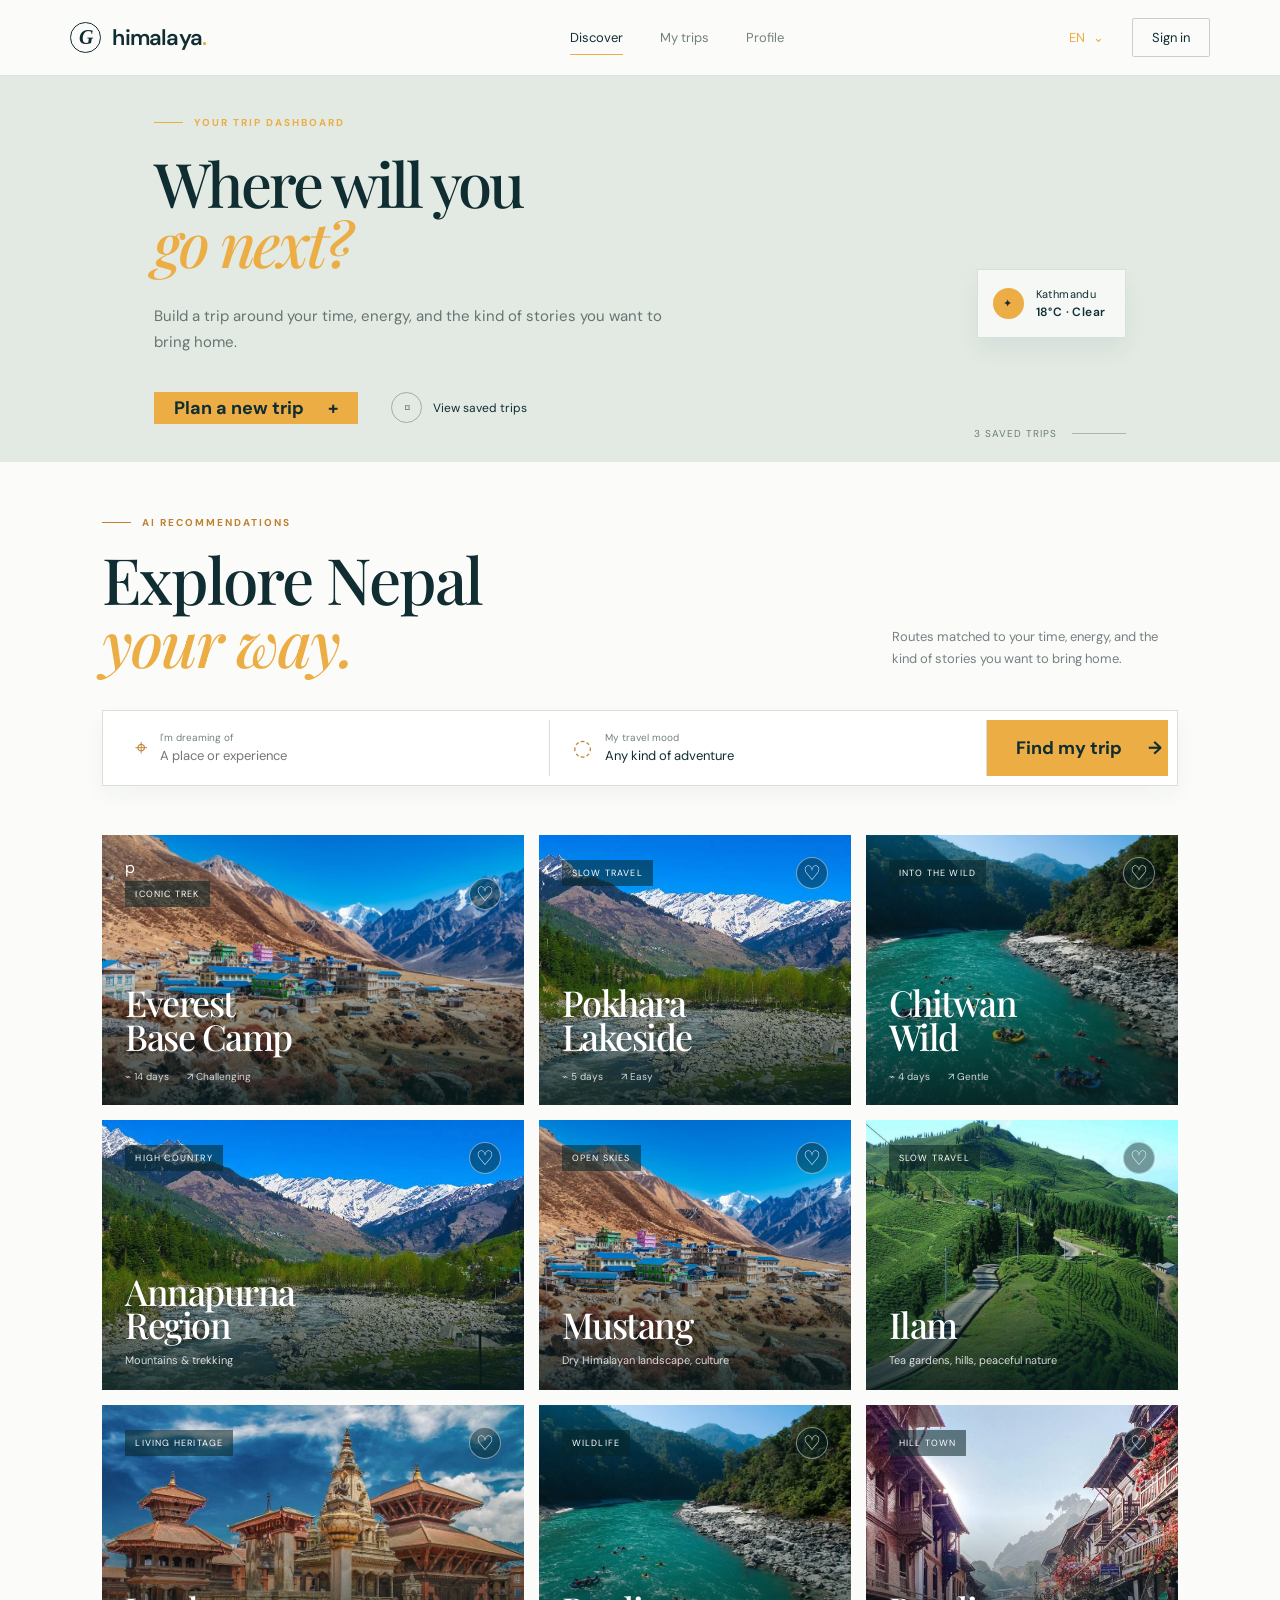
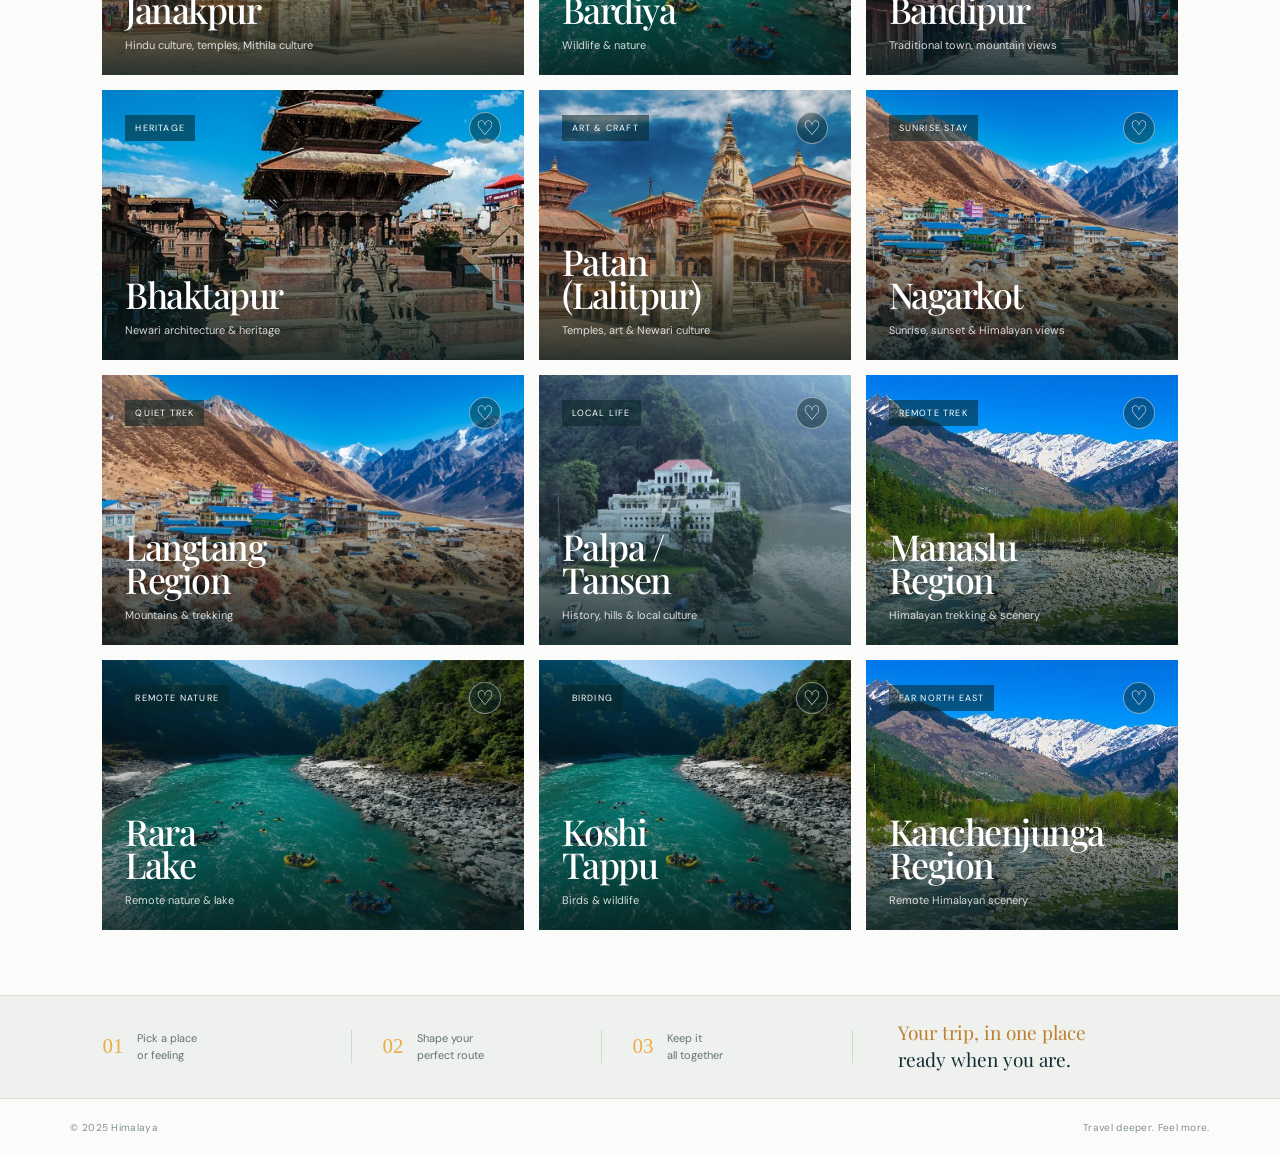
==== commit 254ffa66: "updated" ====
--- a/nepal-trip-ai/index.html
+++ b/nepal-trip-ai/index.html
@@ -80,7 +80,7 @@
         <article class="destination-card featured-card" data-name="everest base camp" data-mood="mountains">
           <img src="images/langtang4.jpg" alt="Hiker looking over a Himalayan valley" />
           <div class="card-overlay"></div>
-          <div class="card-content">
+          <div class="card-content">p
             <div class="card-topline"><span class="card-tag" data-i18n="iconicTrek">Iconic trek</span><button class="save-button" type="button" aria-label="Save Everest Base Camp" data-i18n-aria="saveEverest">♡</button></div>
             <h3>Everest<br />Base Camp</h3>
             <div class="card-meta"><span data-i18n="everestDays">⌁ 14 days</span><span data-i18n="challenging">↗ Challenging</span></div>
--- a/nepal-trip-ai/styles.css
+++ b/nepal-trip-ai/styles.css
@@ -3,7 +3,8 @@
 :root { --ink: #102d32; --forest: #16484a; --cream: #f5f1e8; --paper: #fbfaf6; --saffron: #ecad45; --muted: #748283; --line: rgba(16, 45, 50, .16); }
 * { box-sizing: border-box; }
 html { scroll-behavior: smooth; }
-body { margin: 0; color: var(--ink); background: var(--paper); font-family: 'DM Sans', sans-serif; }
+body { margin: 0; color: var(--ink); background: var(--paper); font-family: 'DM Sans', sans-serif; overflow-x: hidden; }
+img { display: block; max-width: 100%; }
 a { color: inherit; text-decoration: none; }
 button, input, select { font: inherit; }
 button { border: 0; cursor: pointer; }
@@ -80,7 +81,72 @@
 .trust-strip p span { color: white; font-family: 'Playfair Display', Georgia, serif; font-size: 19px; }
 footer { display: flex; justify-content: space-between; padding: 22px 5.5vw; color: #81908e; font-size: 10px; letter-spacing: .3px; }
 @keyframes arrive { from { opacity: 0; transform: translateY(18px); } to { opacity: 1; transform: translateY(0); } }
-@media (max-width: 760px) { .site-header { padding: 19px 6vw; } .main-nav { position: absolute; top: 70px; right: 6vw; display: none; flex-direction: column; gap: 4px; width: 170px; padding: 13px 18px; background: var(--ink); } .main-nav.open { display: flex; } .header-actions { gap: 12px; } .language-button { display: block; } .sign-in { display: none; } .menu-toggle { display: block; } .language-menu { right: -38px; } .hero { min-height: 660px; height: 88vh; padding: 120px 8vw 70px; background-position: 61% center; } .hero h1 { font-size: clamp(3.5rem, 17vw, 5.2rem); letter-spacing: -2px; } .hero-note { top: auto; bottom: 86px; right: 8vw; } .scroll-hint { left: 8vw; bottom: 35px; } .section-heading { display: block; } .section-intro { margin: 24px 0 0; } .explore-section { padding: 72px 6vw 75px; } .trip-search { grid-template-columns: 1fr; gap: 4px; padding: 8px; } .search-field { border-right: 0; border-bottom: 1px solid var(--line); } .search-button { min-height: 53px; } .destination-grid { grid-template-columns: 1fr; } .destination-card, .featured-card { height: 350px; } .trust-strip { grid-template-columns: 1fr 1fr; gap: 25px 10px; padding: 35px 8vw; } .trust-strip div { border: 0; } .trust-strip div + div { padding-left: 0; } .trust-strip p { grid-column: span 2; margin: 10px 0 0; } footer { gap: 20px; padding: 22px 6vw; } }
+
+@media (max-width: 1100px) {
+  .site-header { padding-left: 4vw; padding-right: 4vw; }
+  .main-nav { gap: 22px; margin-left: 4%; }
+  .hero { padding-left: 8vw; padding-right: 8vw; }
+  .explore-section { padding-left: 4vw; padding-right: 4vw; }
+  .destination-grid { grid-template-columns: 1.1fr 1fr 1fr; }
+}
+
+@media (max-width: 900px) {
+  .site-header { flex-wrap: wrap; gap: 12px; }
+  .main-nav { margin-left: 0; }
+  .hero { min-height: 620px; }
+  .trip-search { grid-template-columns: 1fr 1fr; }
+  .search-button { grid-column: 1 / -1; min-height: 52px; }
+  .destination-grid { grid-template-columns: 1fr 1fr; }
+  .trust-strip { grid-template-columns: repeat(2, minmax(0, 1fr)); }
+}
+
+@media (max-width: 760px) {
+  .site-header { padding: 19px 6vw; }
+  .main-nav { position: absolute; top: 70px; right: 6vw; display: none; flex-direction: column; gap: 4px; width: 170px; padding: 13px 18px; background: var(--ink); }
+  .main-nav.open { display: flex; }
+  .header-actions { gap: 12px; }
+  .language-button { display: block; }
+  .sign-in { display: none; }
+  .menu-toggle { display: block; }
+  .language-menu { right: -38px; }
+  .hero { min-height: 660px; height: 88vh; padding: 120px 8vw 70px; background-position: 61% center; }
+  .hero h1 { font-size: clamp(3.5rem, 17vw, 5.2rem); letter-spacing: -2px; }
+  .hero-buttons { flex-direction: column; align-items: flex-start; gap: 16px; }
+  .primary-button { width: min(100%, 220px); justify-content: center; }
+  .hero-note { top: auto; bottom: 86px; right: 8vw; }
+  .scroll-hint { left: 8vw; bottom: 35px; }
+  .section-heading { display: block; }
+  .section-intro { margin: 24px 0 0; }
+  .explore-section { padding: 72px 6vw 75px; }
+  .trip-search { grid-template-columns: 1fr; gap: 4px; padding: 8px; }
+  .search-field { border-right: 0; border-bottom: 1px solid var(--line); }
+  .search-button { min-height: 53px; }
+  .destination-grid { grid-template-columns: 1fr; }
+  .destination-card, .featured-card { height: 350px; }
+  .trust-strip { grid-template-columns: 1fr 1fr; gap: 25px 10px; padding: 35px 8vw; }
+  .trust-strip div { border: 0; }
+  .trust-strip div + div { padding-left: 0; }
+  .trust-strip p { grid-column: span 2; margin: 10px 0 0; }
+  footer { gap: 20px; padding: 22px 6vw; }
+}
+
+@media (max-width: 520px) {
+  .site-header { min-height: 68px; }
+  .brand { font-size: 18px; }
+  .hero { min-height: 600px; }
+  .hero-copy { font-size: 14px; }
+  .hero-note { position: static; margin-top: 18px; }
+  .scroll-hint { display: none; }
+  .section-intro, .search-result { font-size: 11px; }
+  .search-field { padding: 4px 16px; }
+  .search-button { width: 100%; }
+  .destination-card { height: 300px; }
+  .card-content { padding: 18px 18px; }
+  .card-content h3 { font-size: clamp(1.8rem, 8vw, 2.4rem); }
+  .trust-strip { grid-template-columns: 1fr; }
+  .trust-strip p { grid-column: auto; margin: 0; }
+  footer { flex-direction: column; align-items: flex-start; }
+}
 
 /* Traveler workspace styling */
 body { background: #eef1ed; }
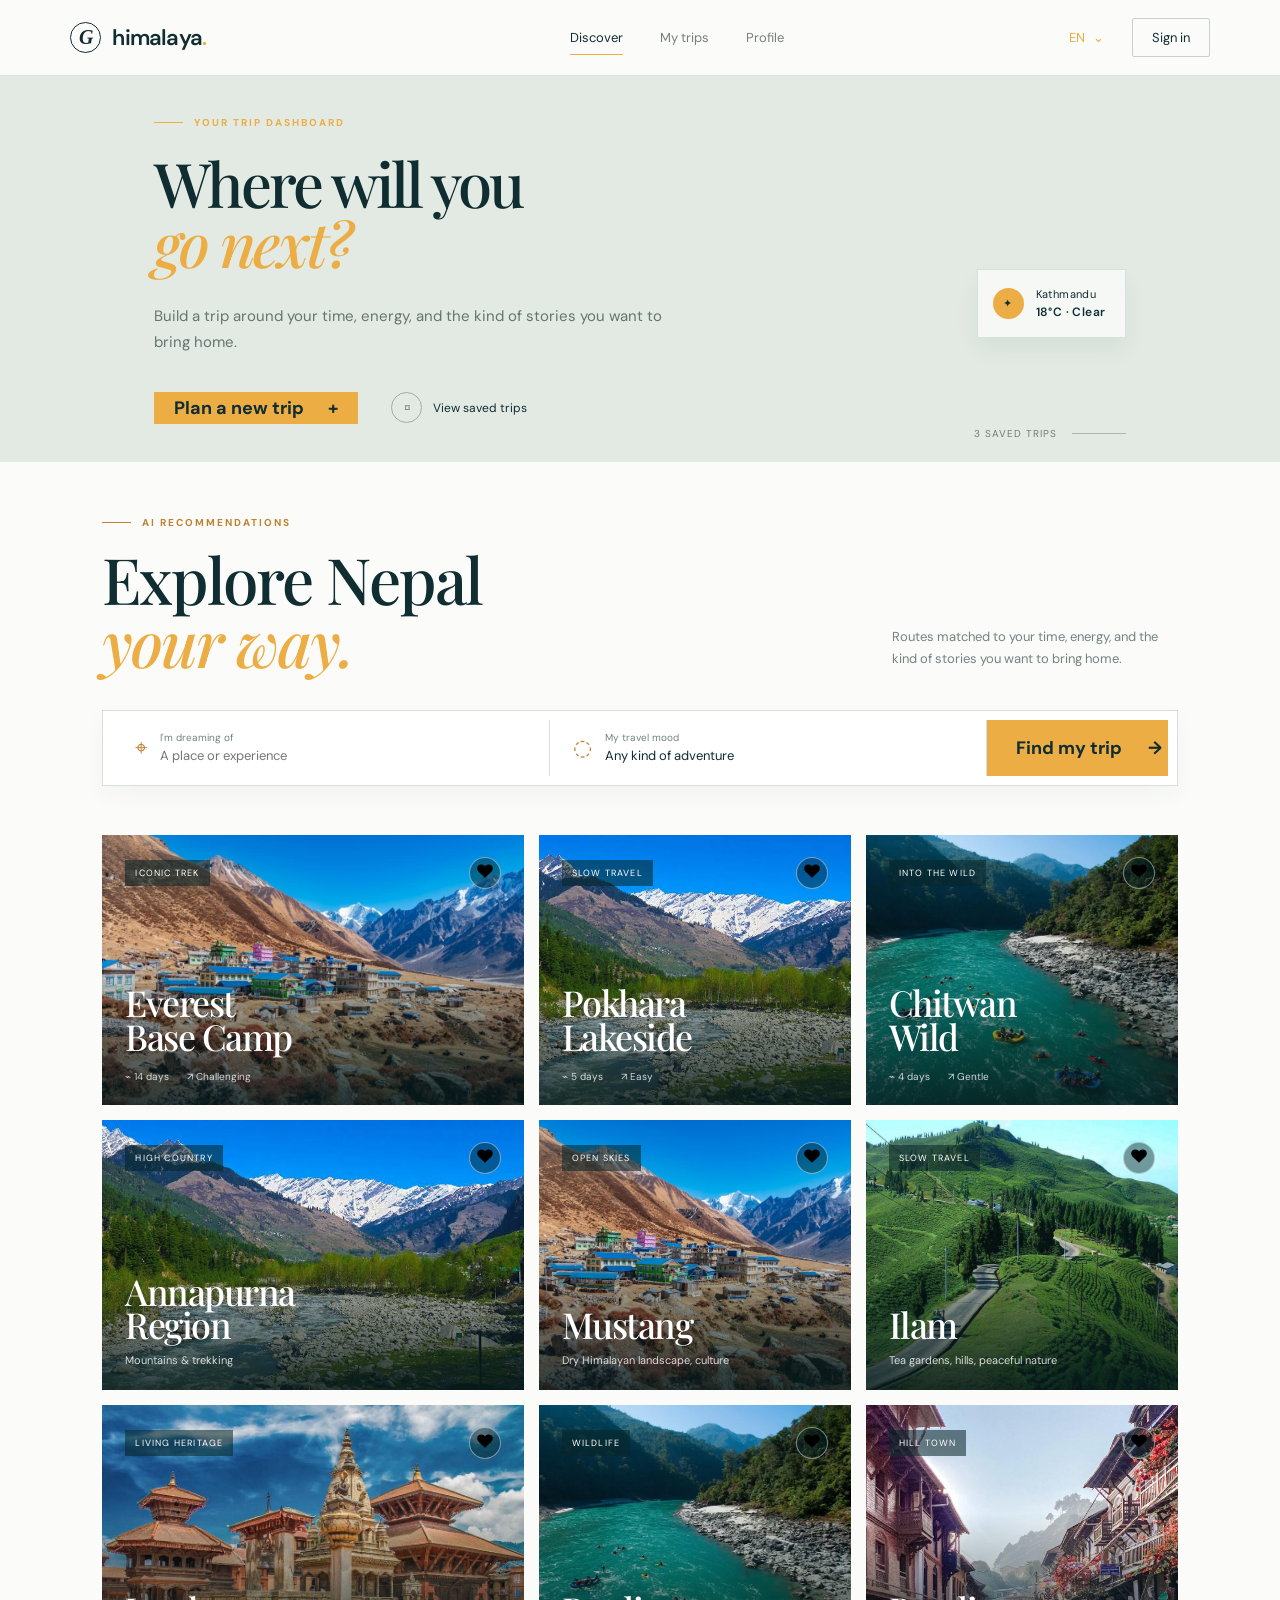
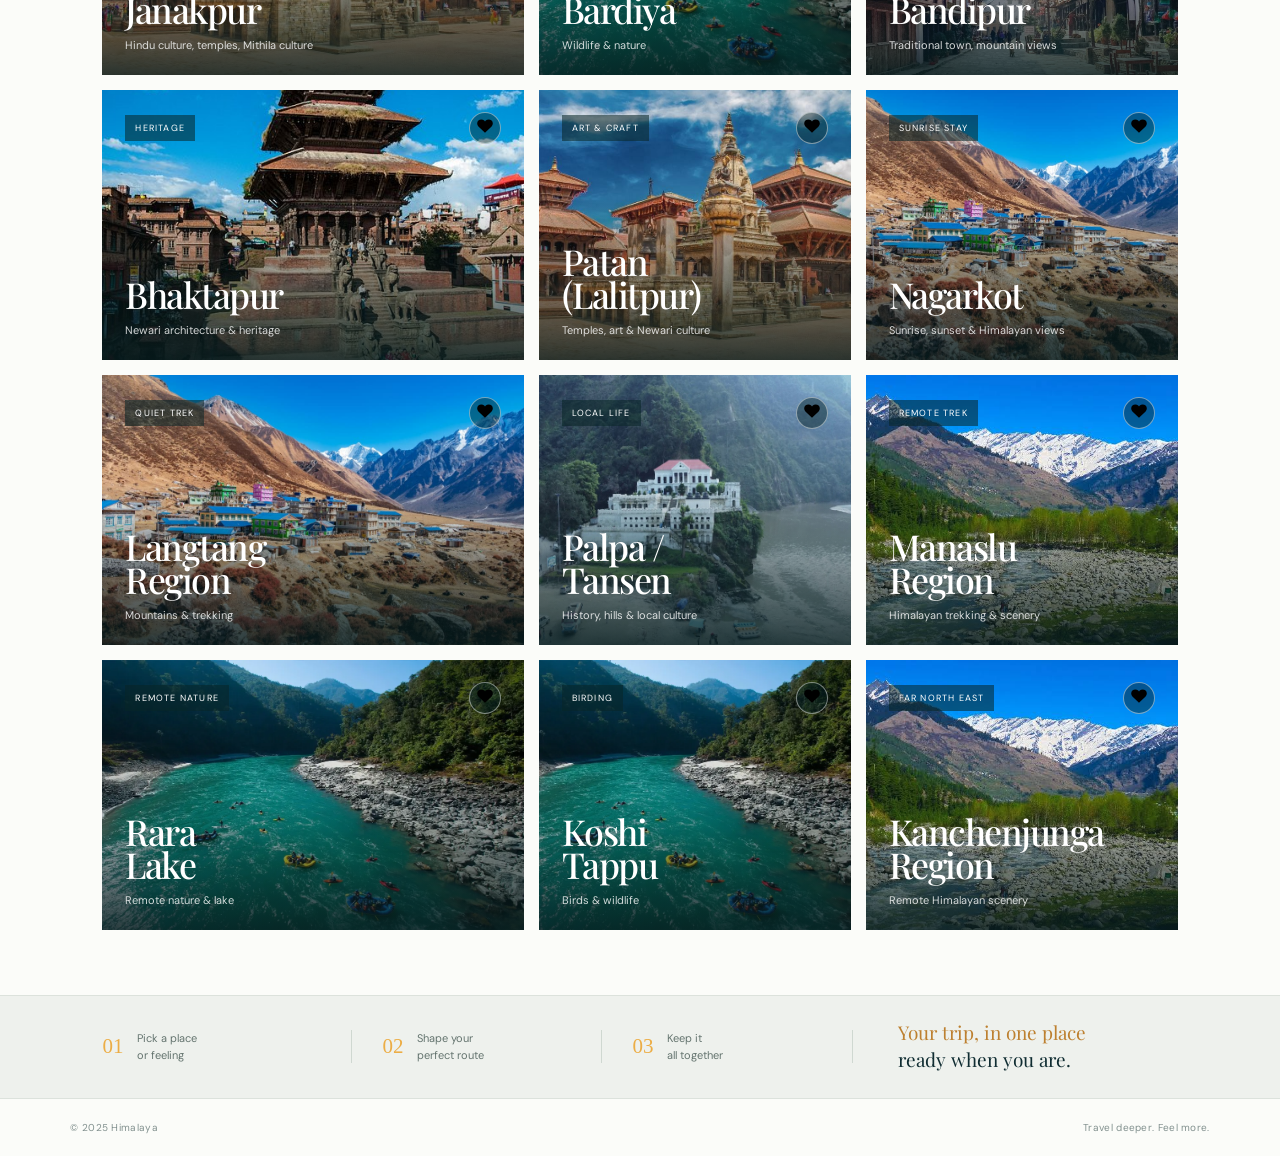
==== commit 38d5d00f: "updated Co-authored-by: Copilot <223556219+Copilot@users.noreply.github.com>" ====
--- a/nepal-trip-ai/index.html
+++ b/nepal-trip-ai/index.html
@@ -80,7 +80,7 @@
         <article class="destination-card featured-card" data-name="everest base camp" data-mood="mountains">
           <img src="images/langtang4.jpg" alt="Hiker looking over a Himalayan valley" />
           <div class="card-overlay"></div>
-          <div class="card-content">p
+          <div class="card-content">
             <div class="card-topline"><span class="card-tag" data-i18n="iconicTrek">Iconic trek</span><button class="save-button" type="button" aria-label="Save Everest Base Camp" data-i18n-aria="saveEverest">♡</button></div>
             <h3>Everest<br />Base Camp</h3>
             <div class="card-meta"><span data-i18n="everestDays">⌁ 14 days</span><span data-i18n="challenging">↗ Challenging</span></div>
--- a/nepal-trip-ai/styles.css
+++ b/nepal-trip-ai/styles.css
@@ -366,4 +366,74 @@
 	.destination-preview > img { height: 175px; }
 	.destination-preview-content { padding: 20px 16px; }
 	.destination-preview-facts { gap: 8px; }
-}
+/* Product motion and interaction layer */
+@view-transition { navigation: auto; }
+::view-transition-old(root) { animation: .18s ease both fade-out; }
+::view-transition-new(root) { animation: .28s ease both fade-in; }
+@keyframes fade-out { to { opacity: 0; } }
+@keyframes fade-in { from { opacity: 0; } }
+@keyframes hero-drift { from { background-position: 50% 58%; } to { background-position: 54% 54%; } }
+@keyframes soft-pulse { 50% { opacity: .6; } }
+@keyframes shimmer { 100% { transform: translateX(100%); } }
+@keyframes toast-in { from { opacity: 0; transform: translateY(12px) scale(.98); } to { opacity: 1; transform: translateY(0) scale(1); } }
+
+:focus-visible { outline: 3px solid rgba(236, 173, 69, .72); outline-offset: 3px; }
+button:active, .primary-button:active, .sign-in:active, .auth-submit:active { transform: translateY(1px) scale(.985); }
+button:disabled { cursor: not-allowed; opacity: .62; }
+
+/* The discovery homepage keeps its structure but gains a photographic, calmer hero. */
+.hero.app-dashboard {
+  min-height: 680px;
+  height: min(84vh, 820px);
+  color: white;
+  background: linear-gradient(90deg, rgba(6, 29, 30, .9), rgba(11, 41, 42, .56) 52%, rgba(11, 37, 39, .22)), url('app/images/pexels-oasissss911-37670639.jpg') center 58% / cover;
+  animation: hero-drift 18s ease-in-out infinite alternate;
+}
+.hero.app-dashboard::after { display: block; }
+.app-dashboard .hero-copy { color: rgba(255, 255, 255, .8); }
+.app-dashboard .hero-note { color: rgba(255, 255, 255, .88); background: rgba(8, 37, 39, .42); border-color: rgba(255, 255, 255, .22); backdrop-filter: blur(7px); }
+.app-dashboard .hero-note-icon { color: var(--saffron); background: transparent; border: 1px solid rgba(236, 173, 69, .7); }
+.app-dashboard .scroll-hint { color: rgba(255, 255, 255, .68); }
+.app-dashboard .scroll-line { background: rgba(255, 255, 255, .6); }
+.app-dashboard .play-button { color: white; }
+.app-dashboard .play-icon { border-color: rgba(255, 255, 255, .65); }
+
+.language-menu { display: grid; visibility: hidden; opacity: 0; transform: translateY(-6px) scale(.98); pointer-events: none; transition: opacity .18s ease, transform .18s ease, visibility .18s; }
+.language-menu.open { visibility: visible; opacity: 1; transform: translateY(0) scale(1); pointer-events: auto; }
+.destination-card { border-radius: 3px; box-shadow: 0 10px 24px rgba(16, 45, 50, .08); transition: transform .32s cubic-bezier(.2,.8,.2,1), box-shadow .32s ease, opacity .24s ease; }
+.destination-card:hover { transform: translateY(-5px); box-shadow: 0 22px 38px rgba(16, 45, 50, .18); }
+.destination-card:hover .card-content { background: linear-gradient(0deg, rgba(7, 28, 30, .22), transparent 45%); }
+.card-content { transition: background .32s ease; }
+.save-button { display: inline-grid; place-items: center; transition: color .2s, background .2s, transform .2s, box-shadow .2s; }
+.save-button:hover { transform: scale(1.08); box-shadow: 0 5px 14px rgba(0, 0, 0, .22); }
+.save-button svg { width: 15px; height: 15px; fill: none; stroke: currentColor; stroke-width: 1.8; }
+.save-button.saved svg { fill: currentColor; }
+.destination-grid[aria-busy="true"] { position: relative; min-height: 270px; }
+.destination-grid[aria-busy="true"] .destination-card:not([hidden]) { opacity: .32; pointer-events: none; }
+.destination-grid[aria-busy="true"]::after { position: absolute; inset: 0; content: ''; background: linear-gradient(100deg, transparent 10%, rgba(255,255,255,.55) 35%, transparent 60%); transform: translateX(-100%); animation: shimmer .9s ease-in-out infinite; pointer-events: none; }
+.search-button.is-loading span:last-child { display: inline-block; animation: soft-pulse .7s ease-in-out infinite; }
+
+.toast-region { position: fixed; z-index: 1200; right: max(20px, 4vw); bottom: 24px; display: grid; gap: 10px; width: min(360px, calc(100vw - 40px)); pointer-events: none; }
+.toast { display: flex; align-items: flex-start; gap: 10px; padding: 14px 16px; color: #f8fbf8; background: #173f3f; border: 1px solid rgba(255,255,255,.16); border-radius: 12px; box-shadow: 0 18px 38px rgba(5, 25, 25, .25); font-size: 13px; line-height: 1.45; animation: toast-in .28s ease both; }
+.toast--error { background: #6c302e; }
+.toast svg { flex: 0 0 auto; width: 17px; height: 17px; margin-top: 1px; stroke: var(--saffron); fill: none; stroke-width: 2; }
+.auth-demo-link { margin: 4px 0 0; font-size: 12px; }
+.auth-demo-link a { color: #8e5e22; font-weight: 700; text-decoration: underline; }
+.auth-visual-reset { background-image: linear-gradient(90deg, rgba(6, 29, 30, .84), rgba(11, 41, 42, .22)), url('app/images/ilam.jpg'); background-position: center; }
+.page-enter { animation: arrive .48s ease-out both; }
+
+.js-scroll .reveal { opacity: 0; transform: translateY(22px); transition: opacity .62s ease, transform .62s cubic-bezier(.2,.75,.25,1); transition-delay: var(--reveal-delay, 0ms); }
+.js-scroll .reveal.is-visible { opacity: 1; transform: translateY(0); }
+
+@media (max-width: 760px) {
+  .main-nav { display: flex; visibility: hidden; opacity: 0; transform: translateY(-9px) scale(.98); pointer-events: none; transform-origin: top right; transition: opacity .2s ease, transform .2s ease, visibility .2s; box-shadow: 0 16px 32px rgba(5, 28, 29, .22); }
+  .main-nav.open { display: flex; visibility: visible; opacity: 1; transform: translateY(0) scale(1); pointer-events: auto; }
+  .hero.app-dashboard { min-height: 620px; height: 78vh; padding-top: 120px; }
+  .toast-region { bottom: 16px; }
+}
+
+@media (prefers-reduced-motion: reduce) {
+  html { scroll-behavior: auto; }
+  *, *::before, *::after { animation-duration: .01ms !important; animation-iteration-count: 1 !important; scroll-behavior: auto !important; transition-duration: .01ms !important; }
+  .js-scroll .reveal { opacity: 1; transform: none; }
+}
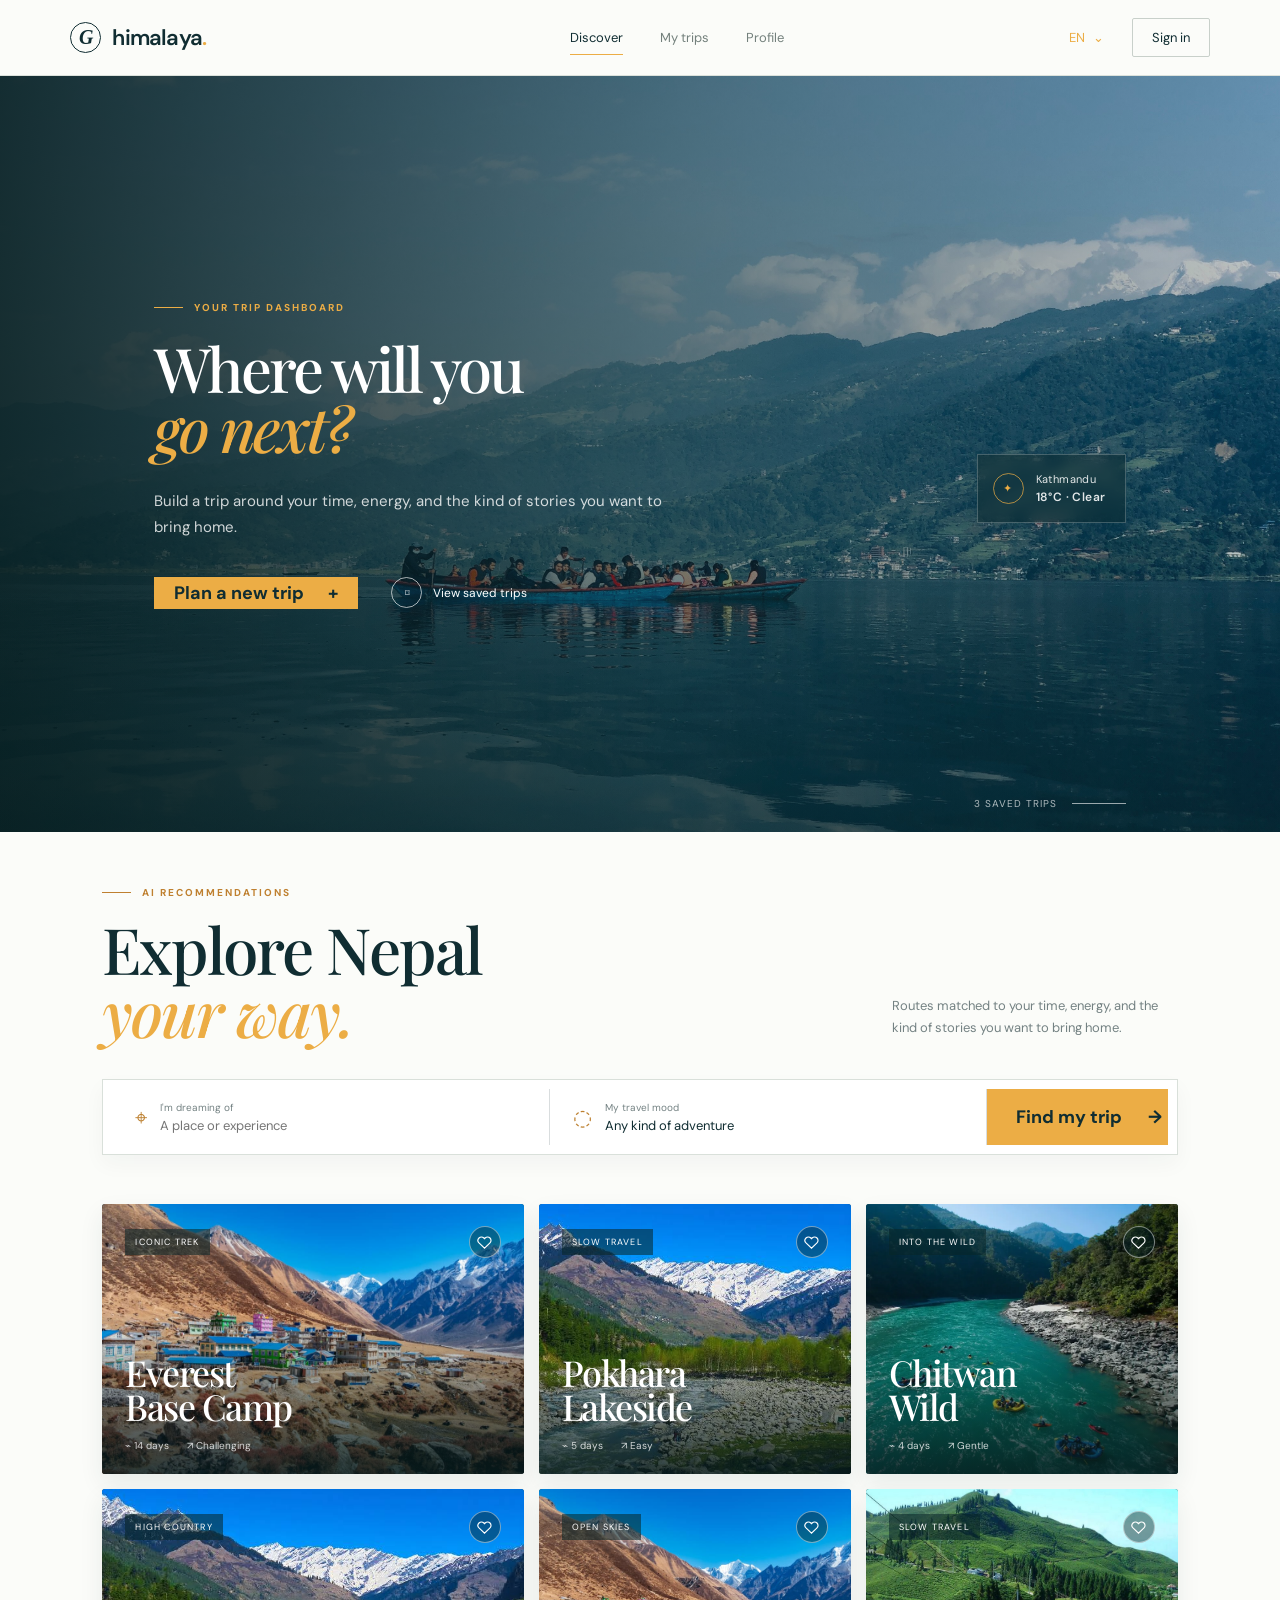
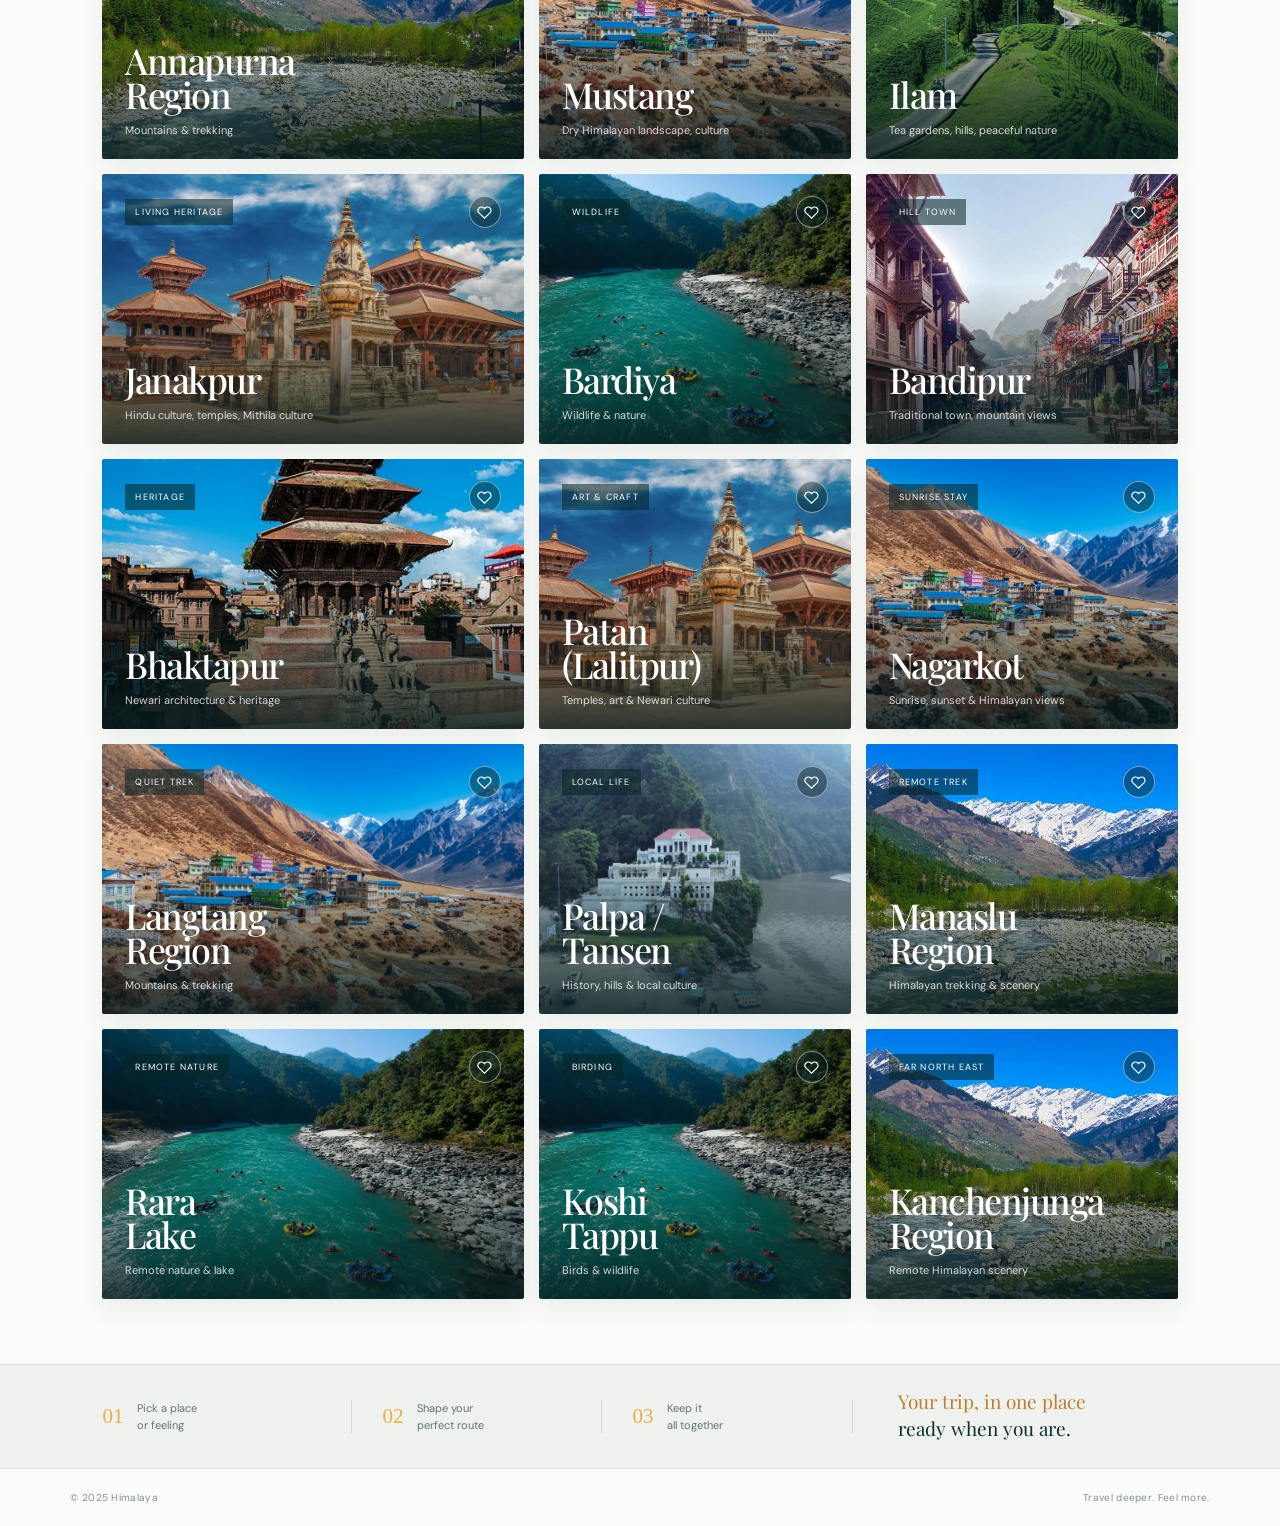
==== commit c6458072: "Improve travel planner flows and account security Co-authored-by: Copilot <223556219+Copilot@users.n" ====
--- a/nepal-trip-ai/index.html
+++ b/nepal-trip-ai/index.html
@@ -1,5 +1,5 @@
 <!DOCTYPE html>
-<html lang="ja">
+<html lang="en">
 <head>
   <meta charset="UTF-8" />
   <meta name="viewport" content="width=device-width, initial-scale=1.0" />
--- a/nepal-trip-ai/styles.css
+++ b/nepal-trip-ai/styles.css
@@ -264,6 +264,12 @@
 .planner-field small { color: var(--muted); font-size: 10px; }
 .planner-page .planner-field input, .planner-page .planner-field select { width: 100%; min-width: 0; height: 38px; padding: 0 8px; color: var(--ink); background: #fbfcf9; border: 1px solid #d3dcd5; border-radius: 2px; font-size: 12px; }
 .planner-page .planner-field input:focus, .planner-page .planner-field select:focus { outline: 2px solid rgba(236,173,69,.35); border-color: var(--saffron); }
+.planner-page .planner-field :is(input, select):disabled { color: #87918c; background: #eef1ed; cursor: not-allowed; }
+.planner-step-label { display: flex; align-items: center; justify-content: space-between; gap: 8px; }
+.planner-step-number { color: #a56a27; font-size: 9px; font-weight: 700; letter-spacing: .08em; text-transform: uppercase; }
+.planner-required { flex-shrink: 0; color: #a33b2f; font-size: 10px; font-weight: 700; }
+.planner-step-status { grid-column: 1 / -1; margin: 0; padding: 5px 15px 10px; color: #657572; font-size: 11px; }
+.planner-submit .search-button:disabled { opacity: .55; cursor: not-allowed; }
 .planner-submit { grid-column: 1 / -1; display: flex; justify-content: flex-end; padding: 10px 7px 2px; }
 .planner-page .planner-submit .search-button { min-height: 48px; padding: 0 22px; }
 .planner-page .planner-submit .search-button span { margin-left: 25px; }
@@ -366,6 +372,37 @@
 	.destination-preview > img { height: 175px; }
 	.destination-preview-content { padding: 20px 16px; }
 	.destination-preview-facts { gap: 8px; }
+}
+
+.trip-inquiry-form {
+  display: grid;
+  grid-template-columns: minmax(0, 1fr);
+  gap: 12px;
+  margin: 20px 0;
+  padding: 18px;
+  background: #f0f4ef;
+  border: 1px solid #d9e2da;
+}
+.trip-inquiry-heading { margin: 0; color: var(--ink); font-family: 'Playfair Display', Georgia, serif; font-size: 19px; }
+.trip-inquiry-fields { display: grid; grid-template-columns: repeat(3, minmax(0, 1fr)); gap: 10px; }
+.trip-inquiry-fields label { display: grid; gap: 6px; color: #64746f; font-size: 10px; font-weight: 600; }
+.trip-inquiry-fields input { min-width: 0; height: 40px; padding: 0 9px; color: var(--ink); background: white; border: 1px solid #d3dcd5; border-radius: 2px; font-size: 12px; }
+.trip-inquiry-fields input[readonly] { background: #e7ece7; }
+.trip-inquiry-submit { display: flex; align-items: center; justify-content: space-between; min-height: 46px; padding: 0 16px; color: var(--ink); background: var(--saffron); font-size: 12px; font-weight: 700; }
+.trip-inquiry-submit span { font-size: 18px; }
+.trip-inquiry-note, .trip-inquiry-status { margin: 0; color: #6d7a75; font-size: 10px; line-height: 1.5; }
+.trip-inquiry-status { color: #16544b; font-size: 12px; font-weight: 600; }
+.planner-inquiries { max-width: 1300px; margin: 0 auto; padding: 0 8vw 20px; scroll-margin-top: 24px; }
+.planner-inquiries .planner-results-heading { margin-bottom: 20px; }
+.planner-inquiries h2 { font-size: 36px; letter-spacing: -1px; }
+.planner-inquiries h2 em { color: #bd8030; }
+.planner-inquiry-list { display: grid; grid-template-columns: repeat(3, minmax(0, 1fr)); gap: 12px; }
+.planner-inquiry-empty { grid-column: 1 / -1; margin: 0; padding: 20px; color: var(--muted); background: white; border: 1px dashed var(--line); font-size: 12px; }
+.planner-inquiry-card { min-width: 0; padding: 17px; background: white; border: 1px solid #d9e0da; }
+.planner-inquiry-card h3 { margin: 0 0 8px; color: var(--ink); font-family: 'Playfair Display', Georgia, serif; font-size: 19px; font-weight: 500; }
+.planner-inquiry-card p { margin: 0 0 12px; color: #657572; font-size: 11px; line-height: 1.5; }
+.planner-inquiry-status-badge { display: inline-block; padding: 5px 8px; color: #73511d; background: #f7edd9; border-radius: 999px; font-size: 9px; font-weight: 700; text-transform: uppercase; letter-spacing: .06em; }
+
 /* Product motion and interaction layer */
 @view-transition { navigation: auto; }
 ::view-transition-old(root) { animation: .18s ease both fade-out; }
@@ -430,6 +467,10 @@
   .main-nav.open { display: flex; visibility: visible; opacity: 1; transform: translateY(0) scale(1); pointer-events: auto; }
   .hero.app-dashboard { min-height: 620px; height: 78vh; padding-top: 120px; }
   .toast-region { bottom: 16px; }
+  .trip-inquiry-fields { grid-template-columns: 1fr; }
+  .trip-inquiry-form { padding: 14px; }
+  .planner-inquiries { padding: 0 6vw 10px; }
+  .planner-inquiry-list { grid-template-columns: 1fr; }
 }
 
 @media (prefers-reduced-motion: reduce) {
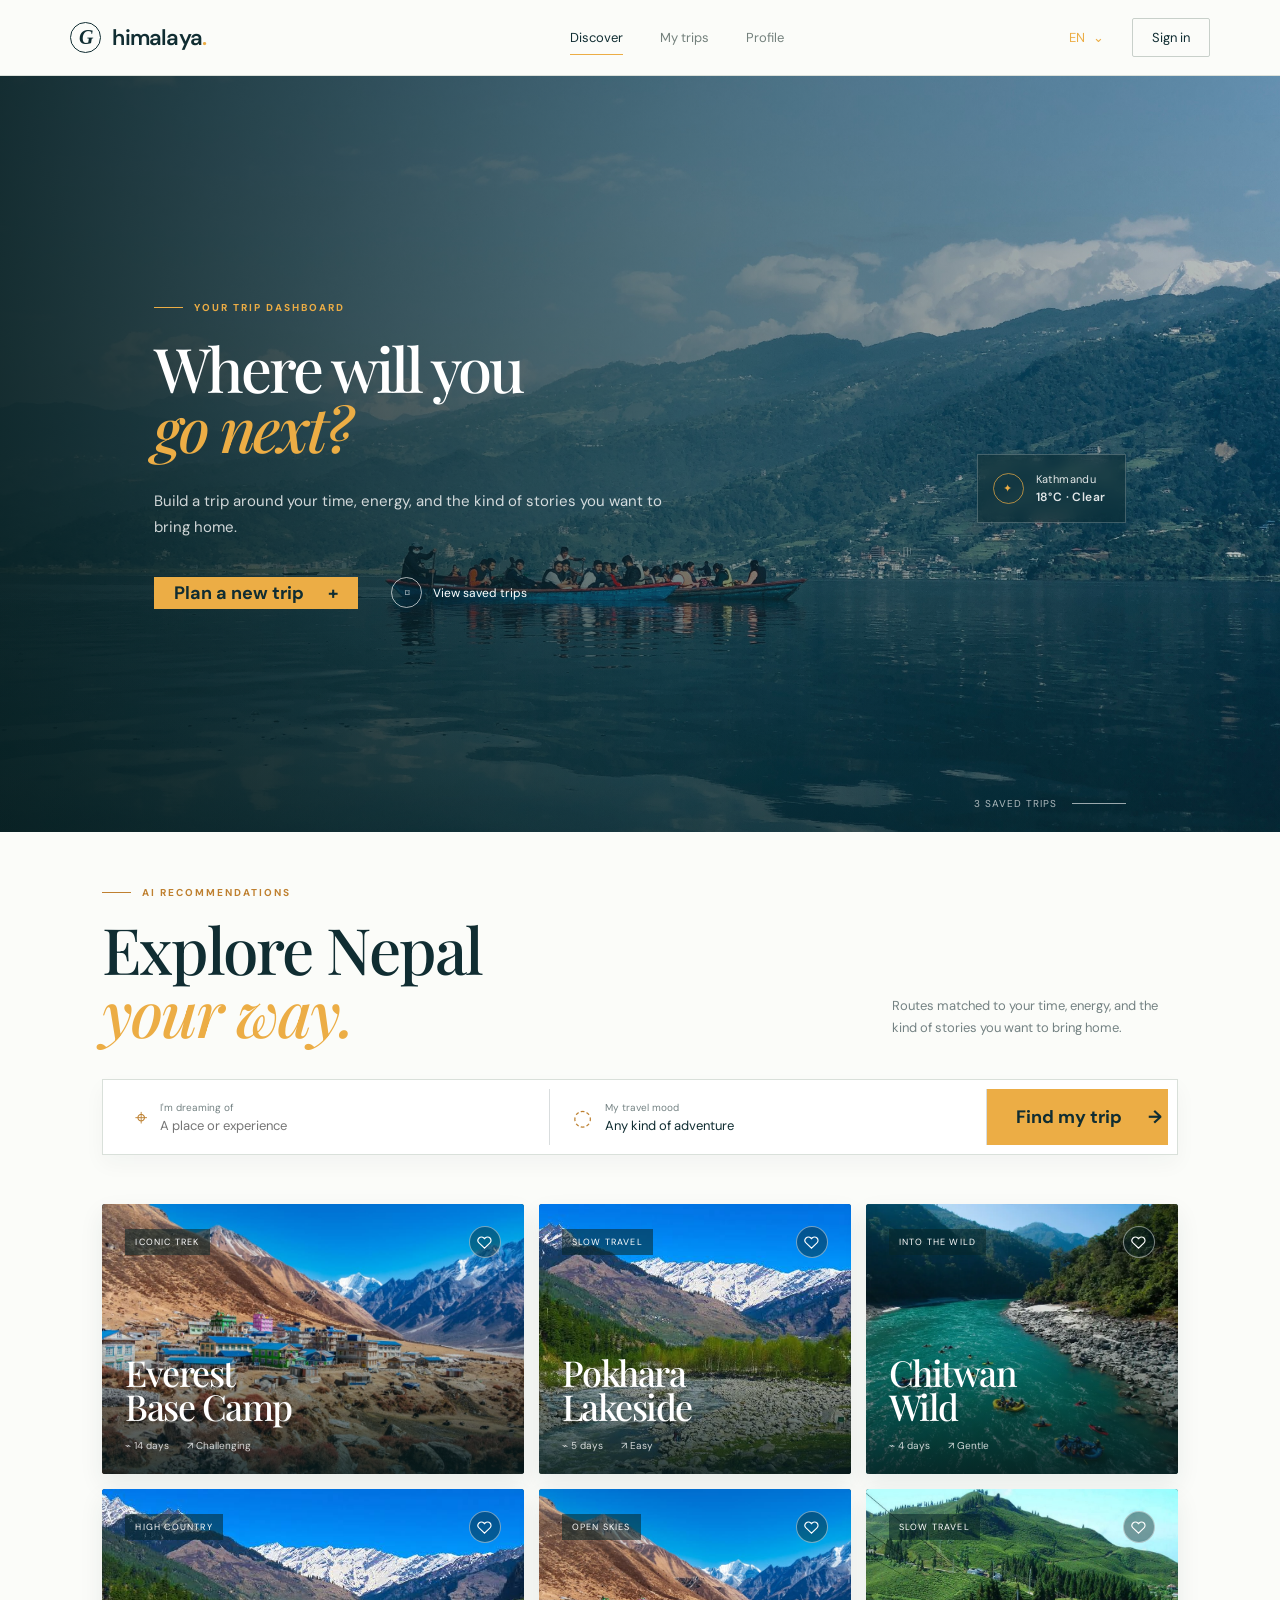
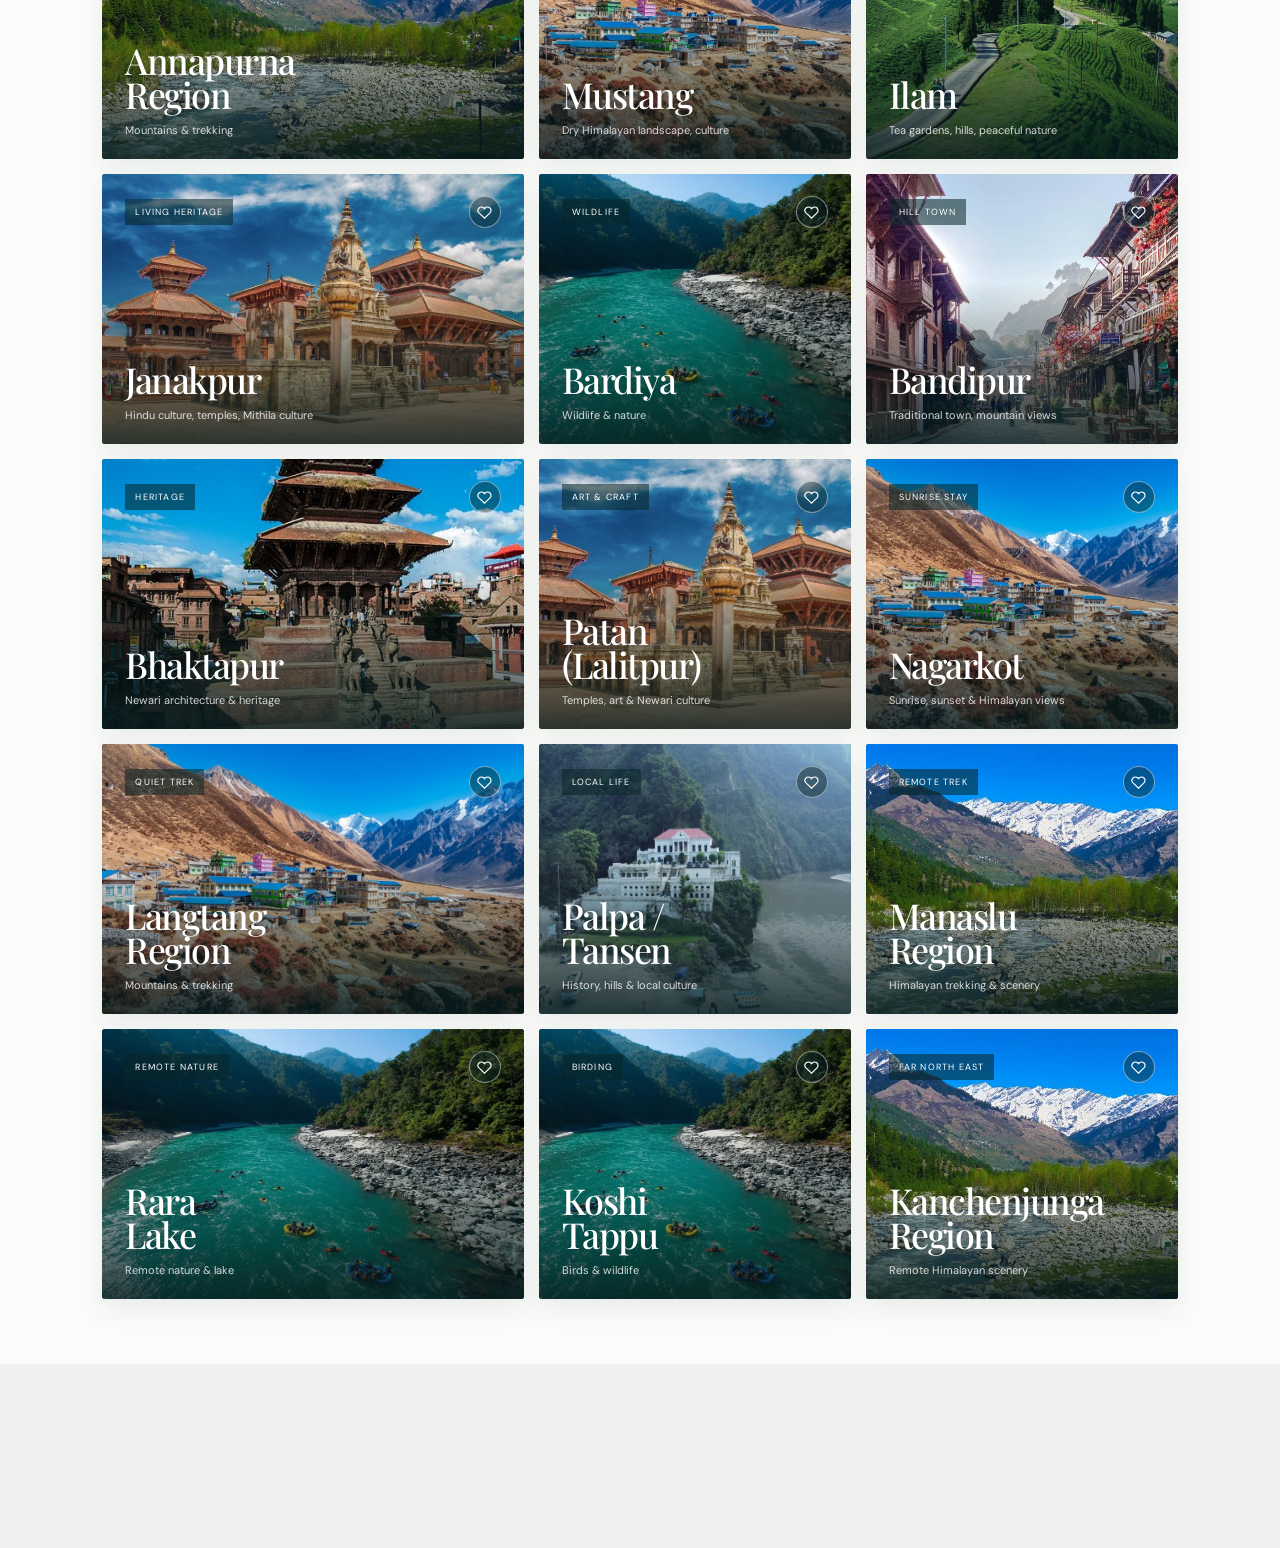
==== commit 13cd23c9: "Fix auth navigation and update HTML language" ====
--- a/nepal-trip-ai/index.html
+++ b/nepal-trip-ai/index.html
@@ -1,5 +1,5 @@
 <!DOCTYPE html>
-<html lang="en">
+<html lang="ja">
 <head>
   <meta charset="UTF-8" />
   <meta name="viewport" content="width=device-width, initial-scale=1.0" />
--- a/nepal-trip-ai/styles.css
+++ b/nepal-trip-ai/styles.css
@@ -478,3 +478,133 @@
   *, *::before, *::after { animation-duration: .01ms !important; animation-iteration-count: 1 !important; scroll-behavior: auto !important; transition-duration: .01ms !important; }
   .js-scroll .reveal { opacity: 1; transform: none; }
 }
+
+/* Dashboard trip planner and destination discovery */
+.planner-page .planner-form { grid-template-columns: repeat(5, minmax(0, 1fr)); }
+.planner-page .planner-field { border-right: 1px solid var(--line); }
+.planner-page .planner-field:nth-of-type(5n) { border-right: 0; }
+.planner-page .planner-step-status.is-error { color: #9c3e32; }
+.planner-page .planner-preview-trigger {
+  grid-column: 1 / -1;
+  justify-self: end;
+  padding: 8px 12px;
+  color: #74521c;
+  background: #fff8ed;
+  border: 1px solid #e8d3ad;
+  border-radius: 999px;
+  font-size: 11px;
+  font-weight: 700;
+}
+.planner-page .planner-preview-trigger:hover { background: #f7ebd5; }
+.planner-page .planner-places { margin-top: 66px; }
+.planner-page .planner-places-heading h2 { font-size: clamp(2.2rem, 4vw, 3rem); }
+.planner-page .planner-places-intro { max-width: 470px; margin: 14px 0 0; color: #697975; font-size: 13px; line-height: 1.65; }
+.planner-page .discover-toolbar { display: flex; align-items: center; justify-content: space-between; gap: 18px; margin: 26px 0 20px; }
+.planner-page .discover-filters { display: flex; flex-wrap: wrap; gap: 8px; }
+.planner-page .discover-filter {
+  padding: 9px 14px;
+  color: #53645f;
+  background: #f2f5f1;
+  border: 1px solid #dce4dd;
+  border-radius: 999px;
+  font-size: 11px;
+  font-weight: 600;
+  transition: color .2s ease, background .2s ease, border-color .2s ease, transform .2s ease;
+}
+.planner-page .discover-filter:hover { transform: translateY(-1px); border-color: #bd8030; }
+.planner-page .discover-filter.is-active { color: #fff; background: #16484a; border-color: #16484a; }
+.planner-page .discover-view-all { padding: 10px 0; color: #8e6326; background: transparent; font-size: 11px; font-weight: 700; white-space: nowrap; }
+.planner-page .discover-view-all:hover { color: #16484a; }
+.planner-page .planner-places-grid { grid-template-columns: repeat(3, minmax(0, 1fr)); gap: 18px; }
+.planner-page .planner-place-card {
+  min-width: 0;
+  padding: 0;
+  overflow: hidden;
+  background: #fff;
+  border: 1px solid #e1e7e1;
+  border-radius: 16px;
+  box-shadow: 0 8px 24px rgba(16, 45, 50, .06);
+  transition: transform .3s ease, box-shadow .3s ease, border-color .3s ease;
+}
+.planner-page .planner-place-card:hover { transform: translateY(-5px); border-color: #d3b77f; box-shadow: 0 18px 34px rgba(16, 45, 50, .14); }
+.planner-page .planner-place-card[hidden] { display: none; }
+.planner-page .planner-place-image { position: relative; overflow: hidden; aspect-ratio: 16 / 10; background: #e2eae3; }
+.planner-page .planner-place-image img { width: 100%; height: 100%; aspect-ratio: auto; object-fit: cover; transition: transform .65s cubic-bezier(.2,.8,.2,1); }
+.planner-page .planner-place-card:hover .planner-place-image img { transform: scale(1.07); }
+.planner-page .planner-place-region { position: absolute; right: 12px; bottom: 12px; padding: 6px 9px; color: #fff; background: rgba(8, 37, 39, .78); border-radius: 999px; font-size: 9px; letter-spacing: .06em; text-transform: uppercase; }
+.planner-page .planner-place-body { padding: 17px 18px 19px; }
+.planner-page .planner-place-categories { display: flex; flex-wrap: wrap; gap: 6px; min-height: 20px; }
+.planner-page .planner-place-categories span { padding: 4px 8px; color: #76551e; background: #f8f0df; border-radius: 999px; font-size: 9px; font-weight: 700; }
+.planner-page .planner-place-body h3 { margin: 11px 0 7px; color: var(--ink); font-family: 'Playfair Display', Georgia, serif; font-size: 21px; font-weight: 500; line-height: 1.15; }
+.planner-page .planner-place-body p { min-height: 42px; margin: 0; color: #6a7975; font-size: 11px; line-height: 1.6; }
+.planner-page .planner-place-explore { display: inline-flex; align-items: center; gap: 9px; margin-top: 15px; padding: 0; color: #805a20; background: transparent; font-size: 11px; font-weight: 700; }
+.planner-page .planner-place-explore span { font-size: 15px; transition: transform .2s ease; }
+.planner-page .planner-place-explore:hover { color: var(--forest); }
+.planner-page .planner-place-explore:hover span { transform: translate(2px, -2px); }
+.planner-page .discover-dialog,
+.planner-page .itinerary-confirmation {
+  width: min(680px, calc(100% - 32px));
+  max-width: none;
+  max-height: calc(100dvh - 32px);
+  padding: 0;
+  overflow: auto;
+  color: var(--ink);
+  background: var(--paper);
+  border: 1px solid rgba(16, 45, 50, .15);
+  border-radius: 20px;
+  box-shadow: 0 28px 90px rgba(6, 29, 30, .3);
+}
+.planner-page .discover-dialog::backdrop,
+.planner-page .itinerary-confirmation::backdrop { background: rgba(6, 29, 30, .68); backdrop-filter: blur(4px); }
+.planner-page .discover-dialog-image { width: 100%; height: 270px; object-fit: cover; }
+.planner-page .discover-dialog-content { padding: 25px 30px 30px; }
+.planner-page .discover-dialog-content h2 { margin: 0 0 8px; font-size: clamp(2rem, 5vw, 2.7rem); line-height: 1.05; letter-spacing: -1px; }
+.planner-page .discover-dialog-content .eyebrow { margin-bottom: 12px; }
+.planner-page .discover-dialog-region { margin: 0 0 14px; color: #8c662c; font-size: 11px; font-weight: 700; }
+.planner-page .discover-dialog-description { margin: 0 0 22px; color: #64746f; font-size: 13px; line-height: 1.7; }
+.planner-page .itinerary-confirmation { width: min(620px, calc(100% - 32px)); }
+.planner-page .itinerary-confirmation-content { padding: 34px; }
+.planner-page .itinerary-confirmation-content .eyebrow { margin-bottom: 13px; }
+.planner-page .itinerary-confirmation-content h2 { font-size: clamp(2rem, 5vw, 2.8rem); line-height: 1.05; letter-spacing: -1px; }
+.planner-page .itinerary-confirmation-intro { margin: 13px 0 22px; color: #687975; font-size: 12px; line-height: 1.6; }
+.planner-page .itinerary-confirmation-details { display: grid; grid-template-columns: repeat(2, minmax(0, 1fr)); gap: 10px; margin: 0; }
+.planner-page .itinerary-confirmation-details div { min-width: 0; padding: 13px 14px; background: #f0f4ef; border: 1px solid #e0e7e0; border-radius: 10px; }
+.planner-page .itinerary-confirmation-details div:last-child { grid-column: 1 / -1; }
+.planner-page .itinerary-confirmation-details dt { color: #77847f; font-size: 9px; font-weight: 700; letter-spacing: .08em; text-transform: uppercase; }
+.planner-page .itinerary-confirmation-details dd { margin: 5px 0 0; color: var(--ink); font-size: 13px; font-weight: 700; overflow-wrap: anywhere; }
+.planner-page .itinerary-confirmation-actions { display: flex; justify-content: flex-end; gap: 10px; margin-top: 24px; }
+.planner-page .itinerary-edit,
+.planner-page .itinerary-confirm { min-height: 45px; padding: 0 16px; border-radius: 8px; font-size: 11px; font-weight: 700; }
+.planner-page .itinerary-edit { color: var(--ink); background: #fff; border: 1px solid #d4ddd5; }
+.planner-page .itinerary-edit:hover { background: #edf2ed; }
+.planner-page .itinerary-confirm { color: var(--ink); background: var(--saffron); }
+.planner-page .itinerary-confirm:hover { background: #f5c269; }
+
+@media (max-width: 1050px) {
+  .planner-page .planner-form { grid-template-columns: repeat(3, minmax(0, 1fr)); }
+  .planner-page .planner-field:nth-of-type(3n) { border-right: 0; }
+  .planner-page .planner-field:nth-of-type(5n) { border-right: 1px solid var(--line); }
+  .planner-page .planner-places-grid { grid-template-columns: repeat(2, minmax(0, 1fr)); }
+}
+@media (max-width: 760px) {
+  .planner-page .planner-form { grid-template-columns: repeat(2, minmax(0, 1fr)); }
+  .planner-page .planner-field:nth-of-type(3n) { border-right: 1px solid var(--line); }
+  .planner-page .planner-field:nth-of-type(2n) { border-right: 0; }
+  .planner-page .planner-places { margin-top: 48px; }
+  .planner-page .discover-toolbar { align-items: flex-start; flex-direction: column; }
+  .planner-page .discover-filters { flex-wrap: nowrap; width: 100%; padding: 2px 0 8px; overflow-x: auto; }
+  .planner-page .discover-filter { flex: 0 0 auto; }
+}
+@media (max-width: 520px) {
+  .planner-page .planner-form { grid-template-columns: minmax(0, 1fr); }
+  .planner-page .planner-field,
+  .planner-page .planner-field:nth-of-type(2n),
+  .planner-page .planner-field:nth-of-type(3n),
+  .planner-page .planner-field:nth-of-type(5n) { border-right: 0; }
+  .planner-page .planner-places-grid { grid-template-columns: minmax(0, 1fr); }
+  .planner-page .planner-place-body p { min-height: 0; }
+  .planner-page .itinerary-confirmation-content { padding: 25px 20px; }
+  .planner-page .itinerary-confirmation-actions { flex-direction: column-reverse; }
+  .planner-page .itinerary-edit,
+  .planner-page .itinerary-confirm { width: 100%; }
+}
